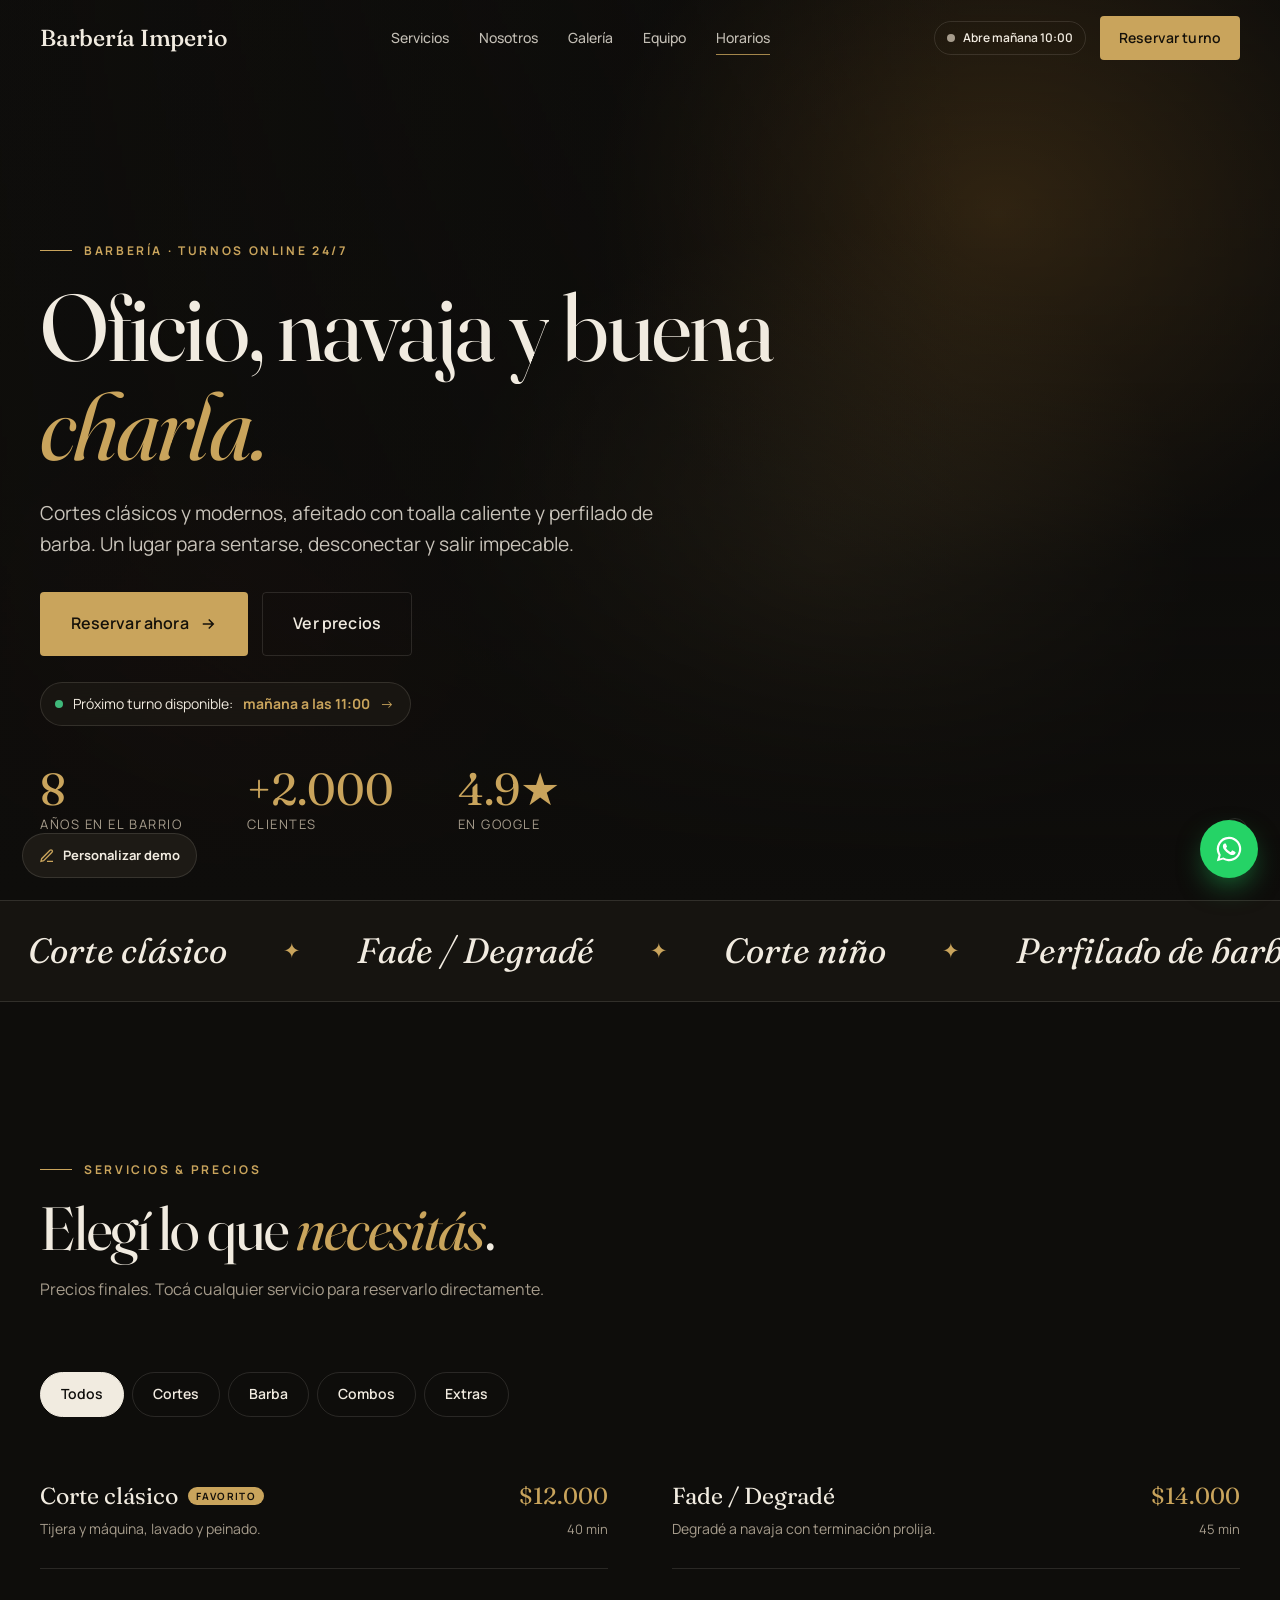
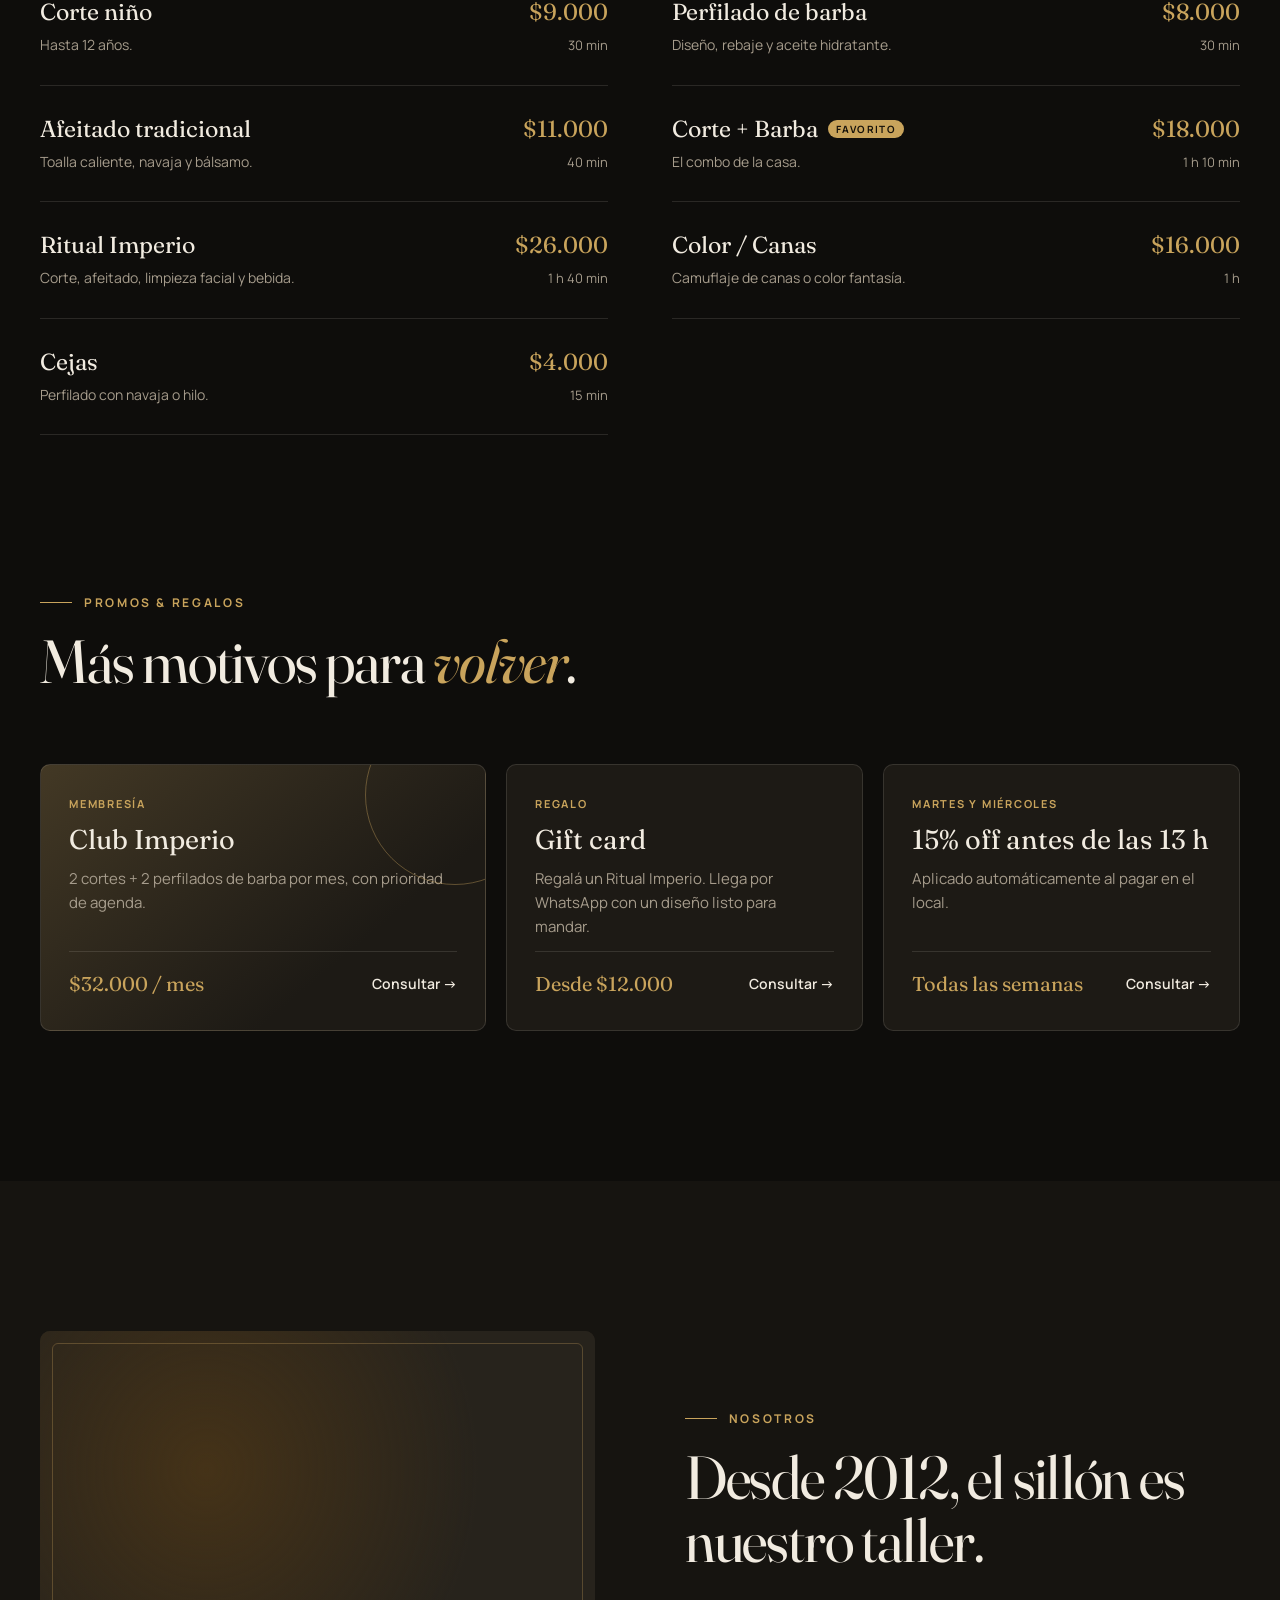
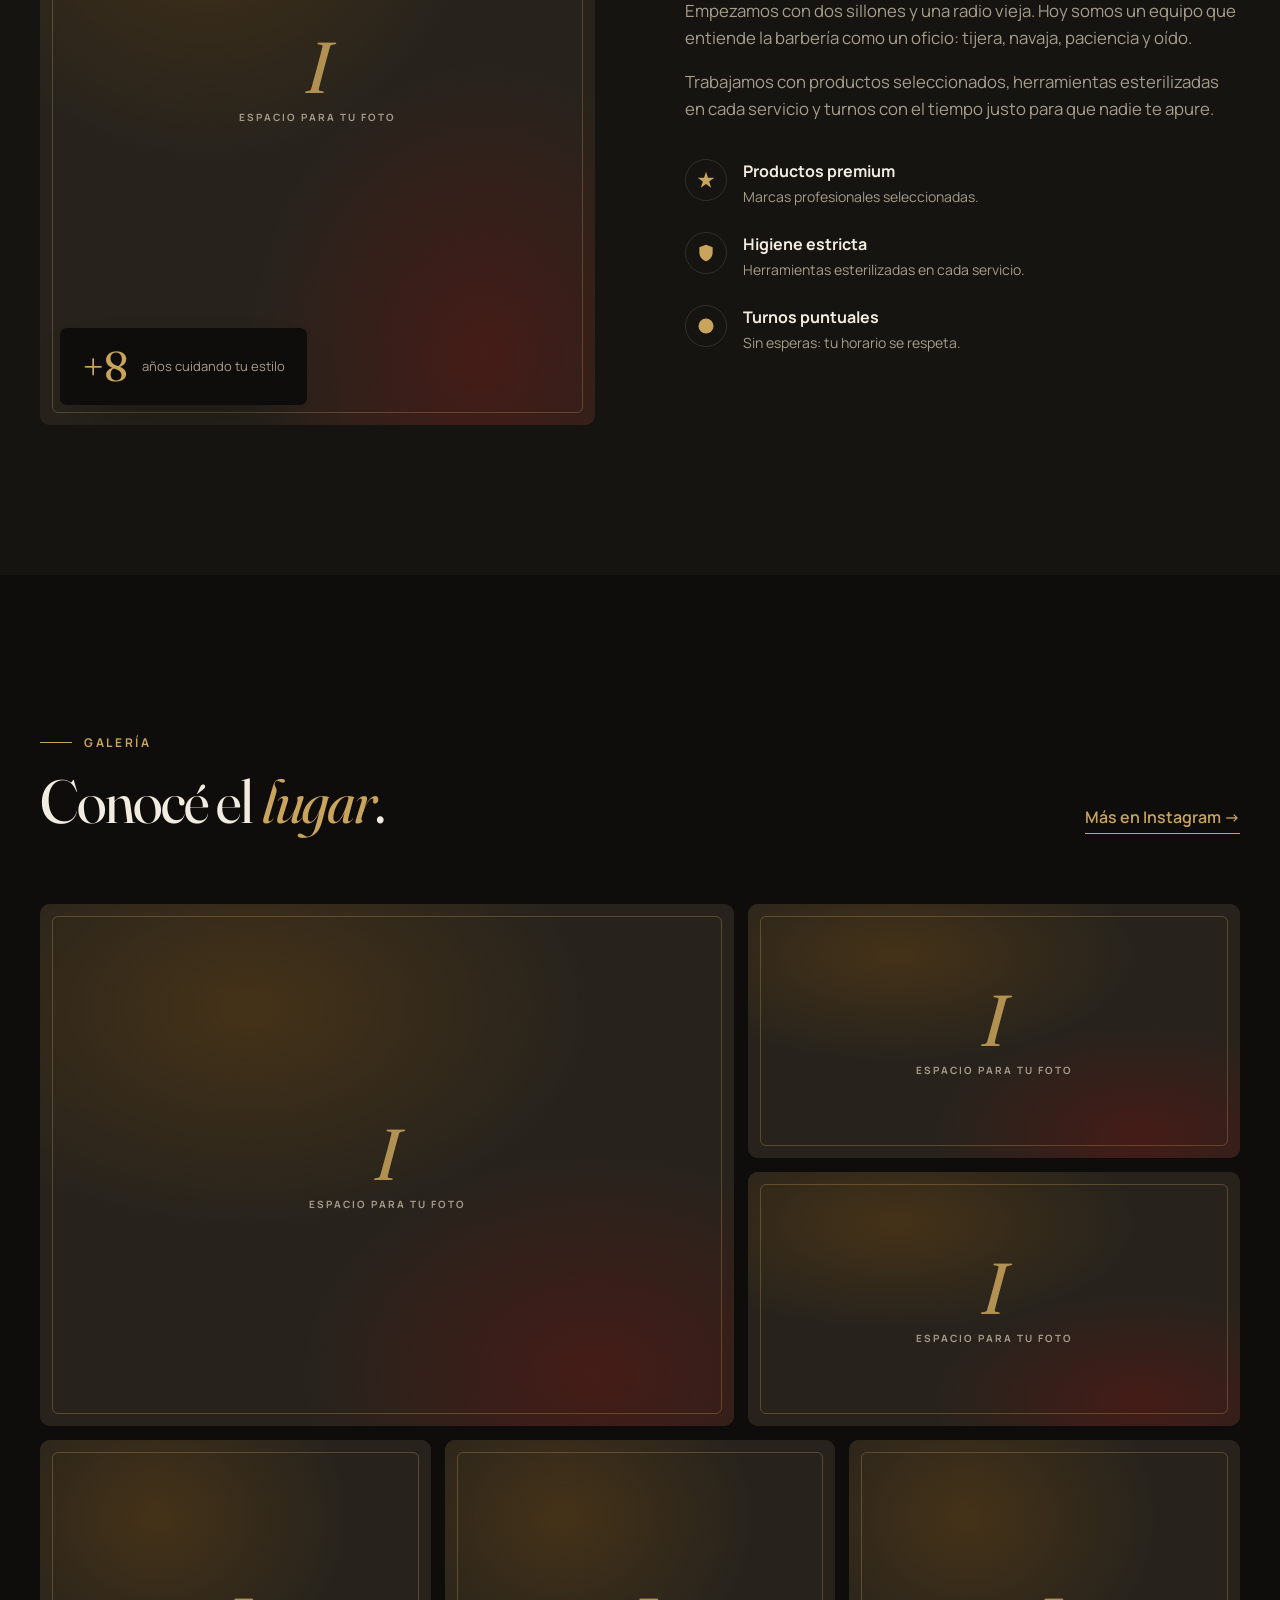
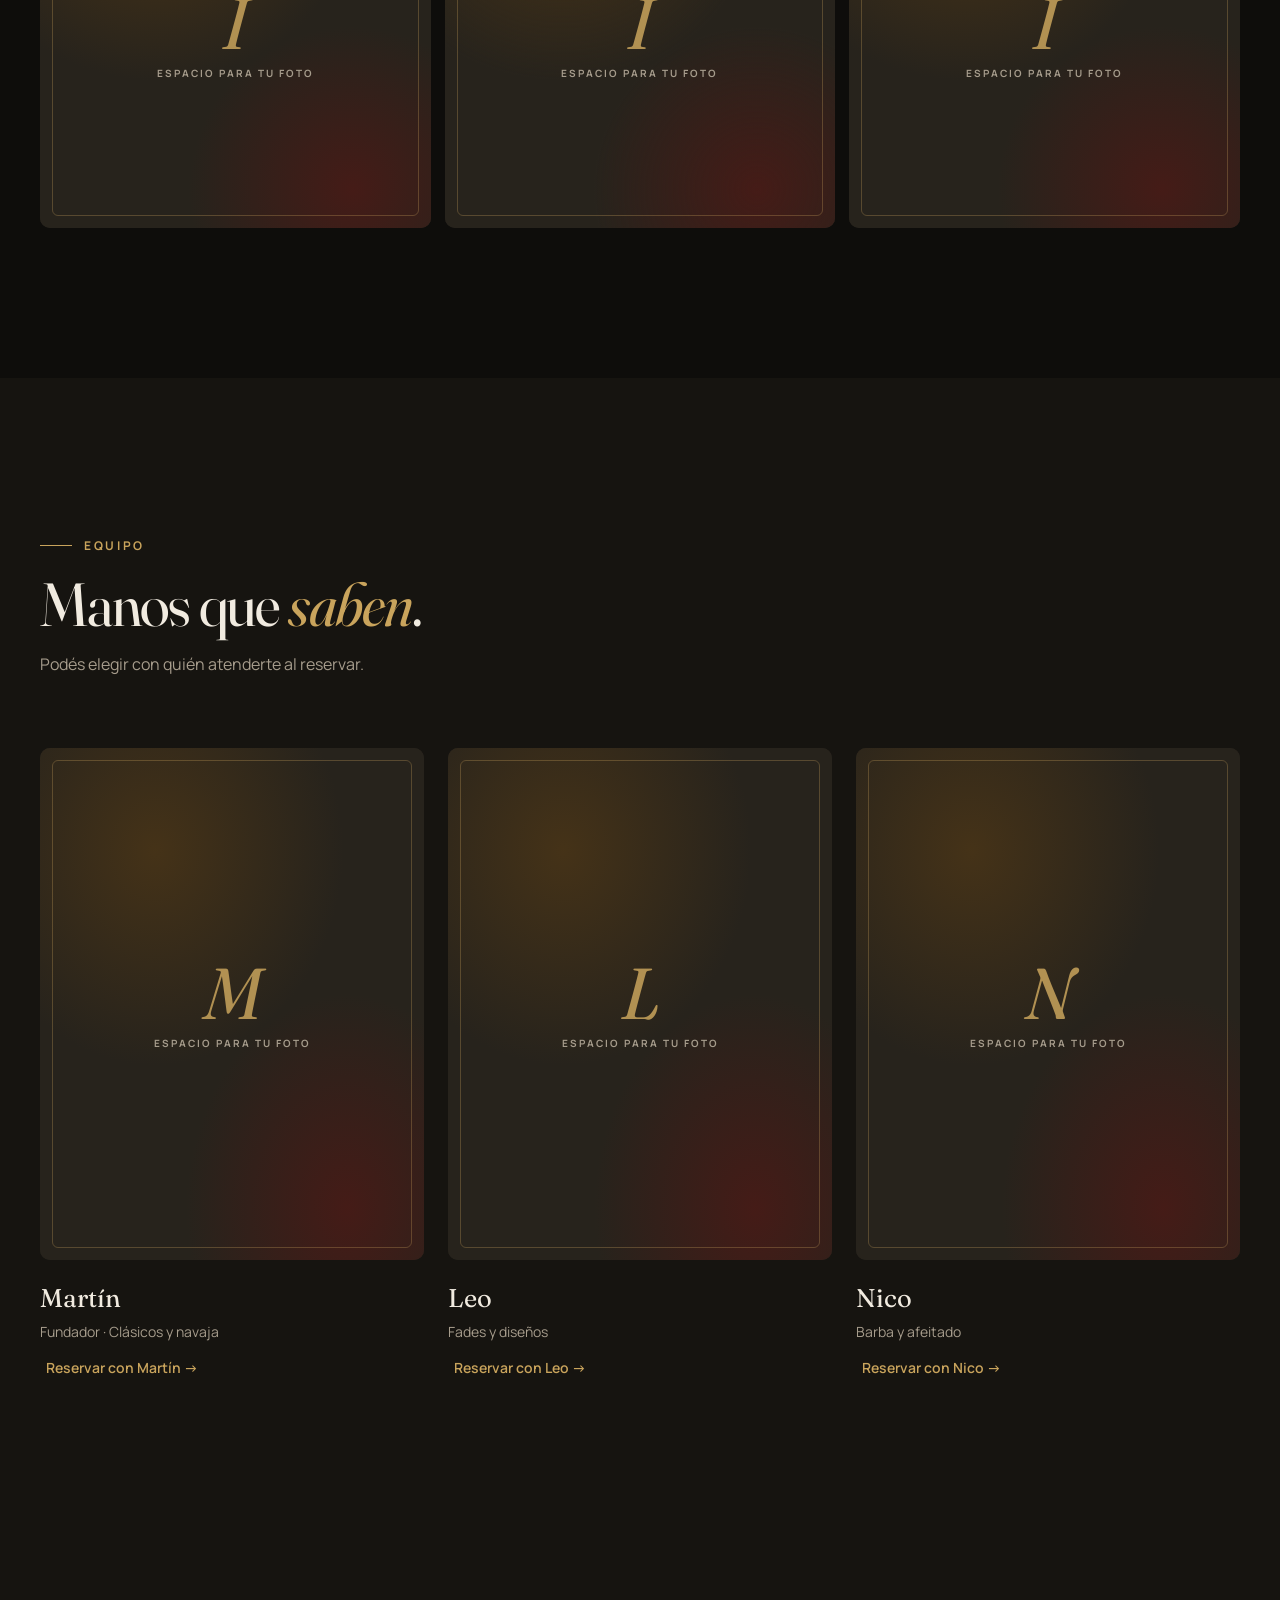
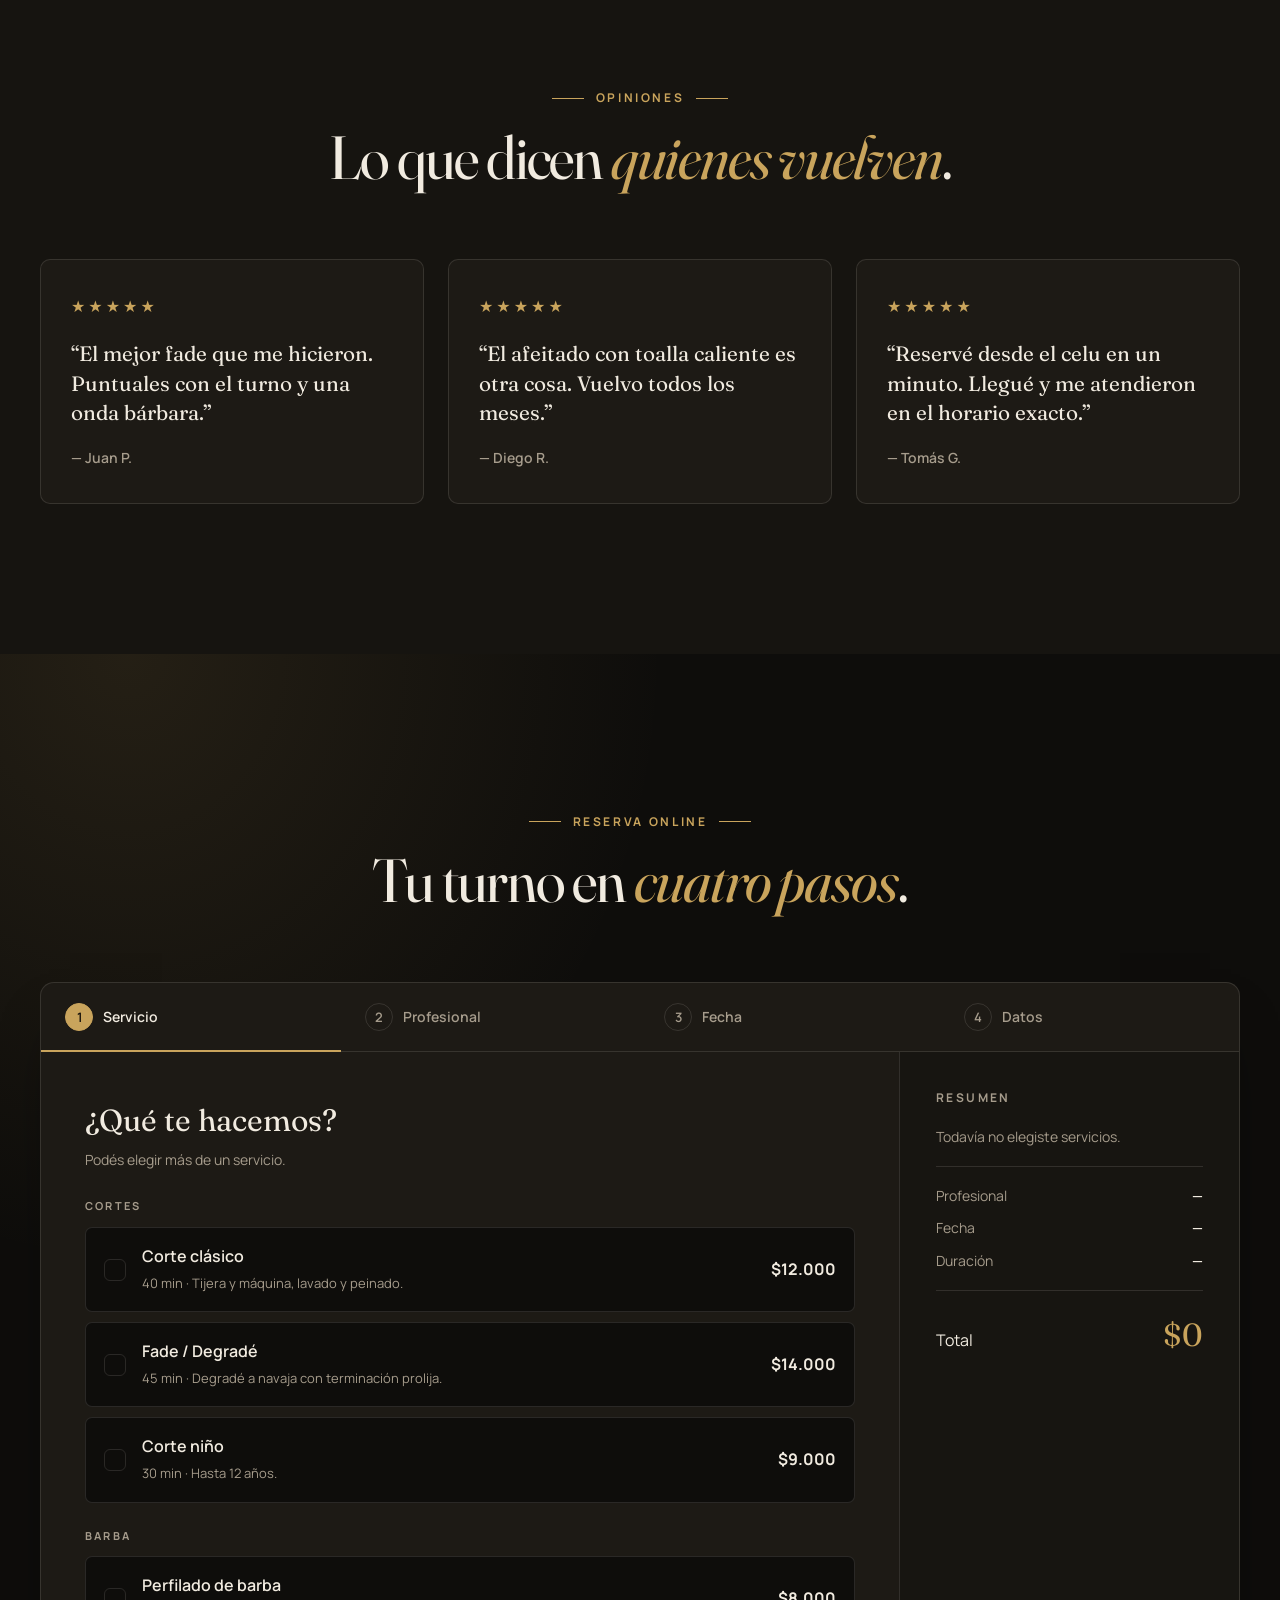
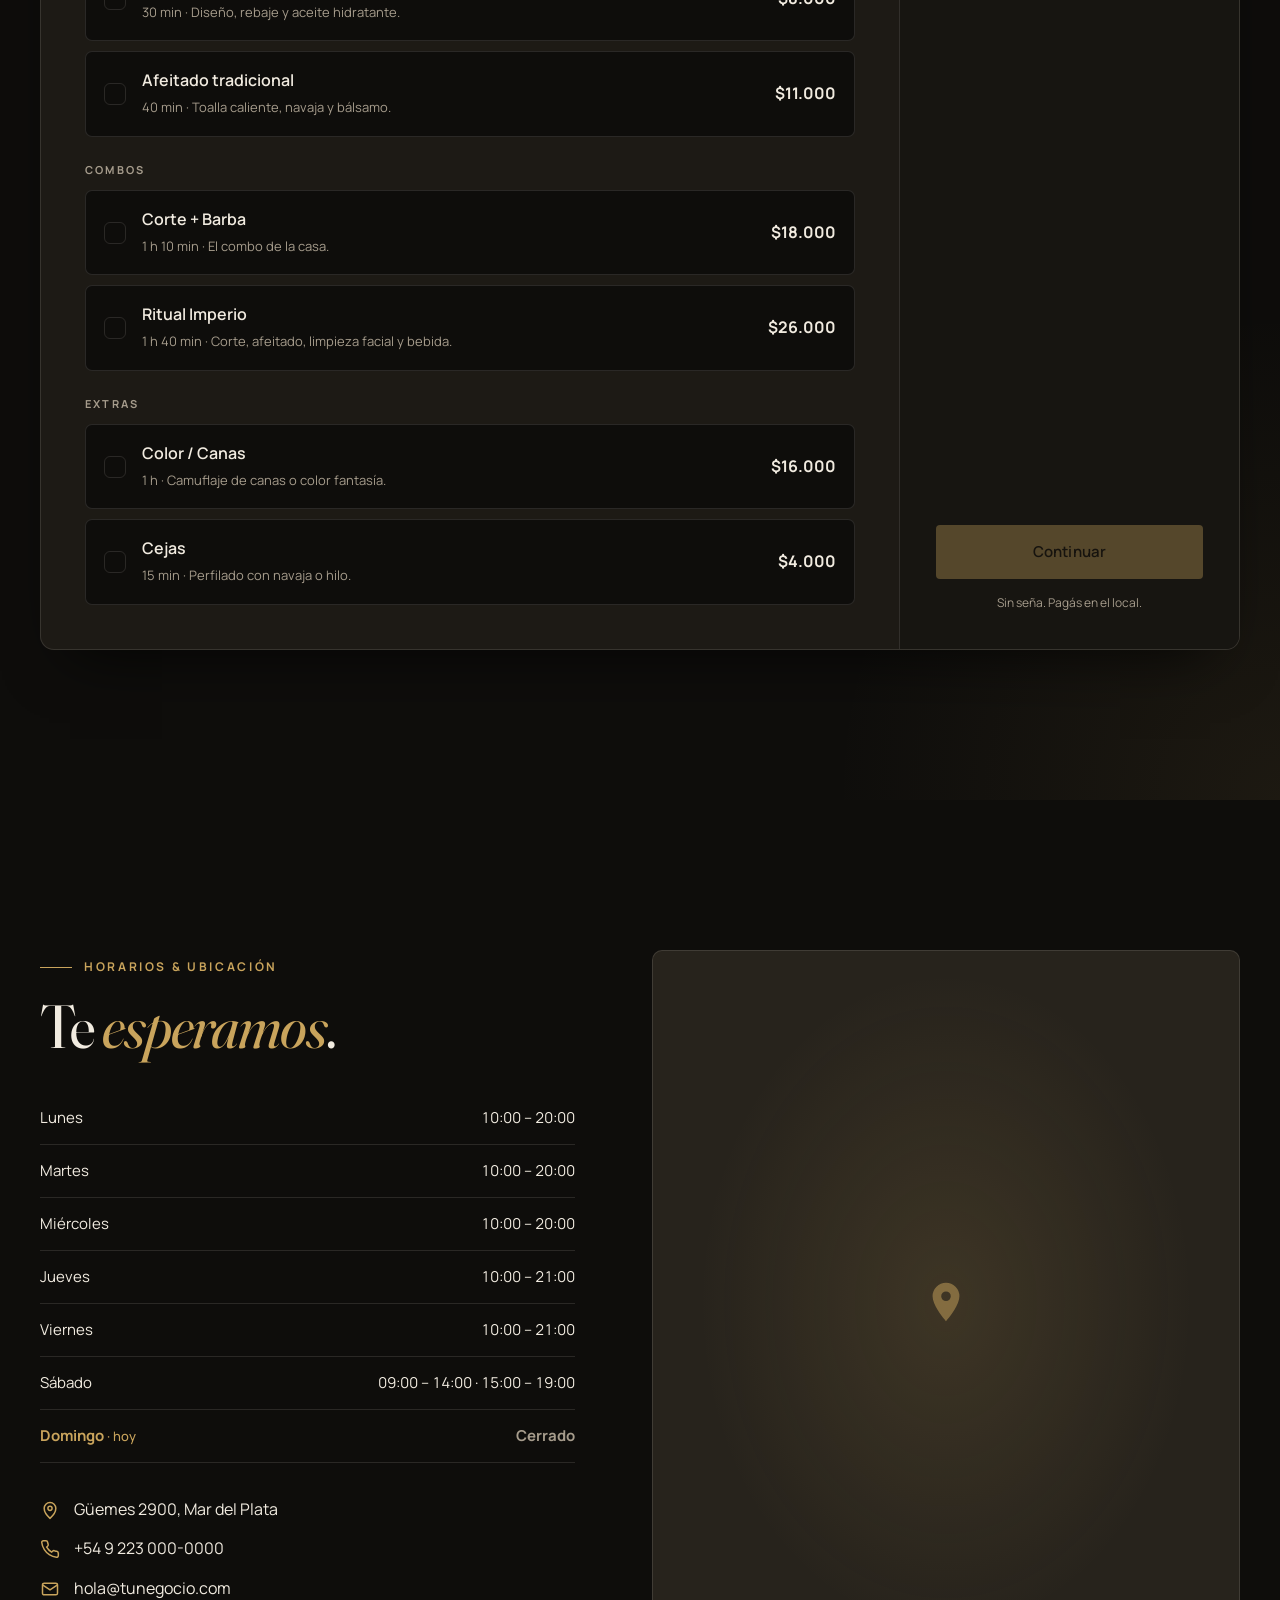
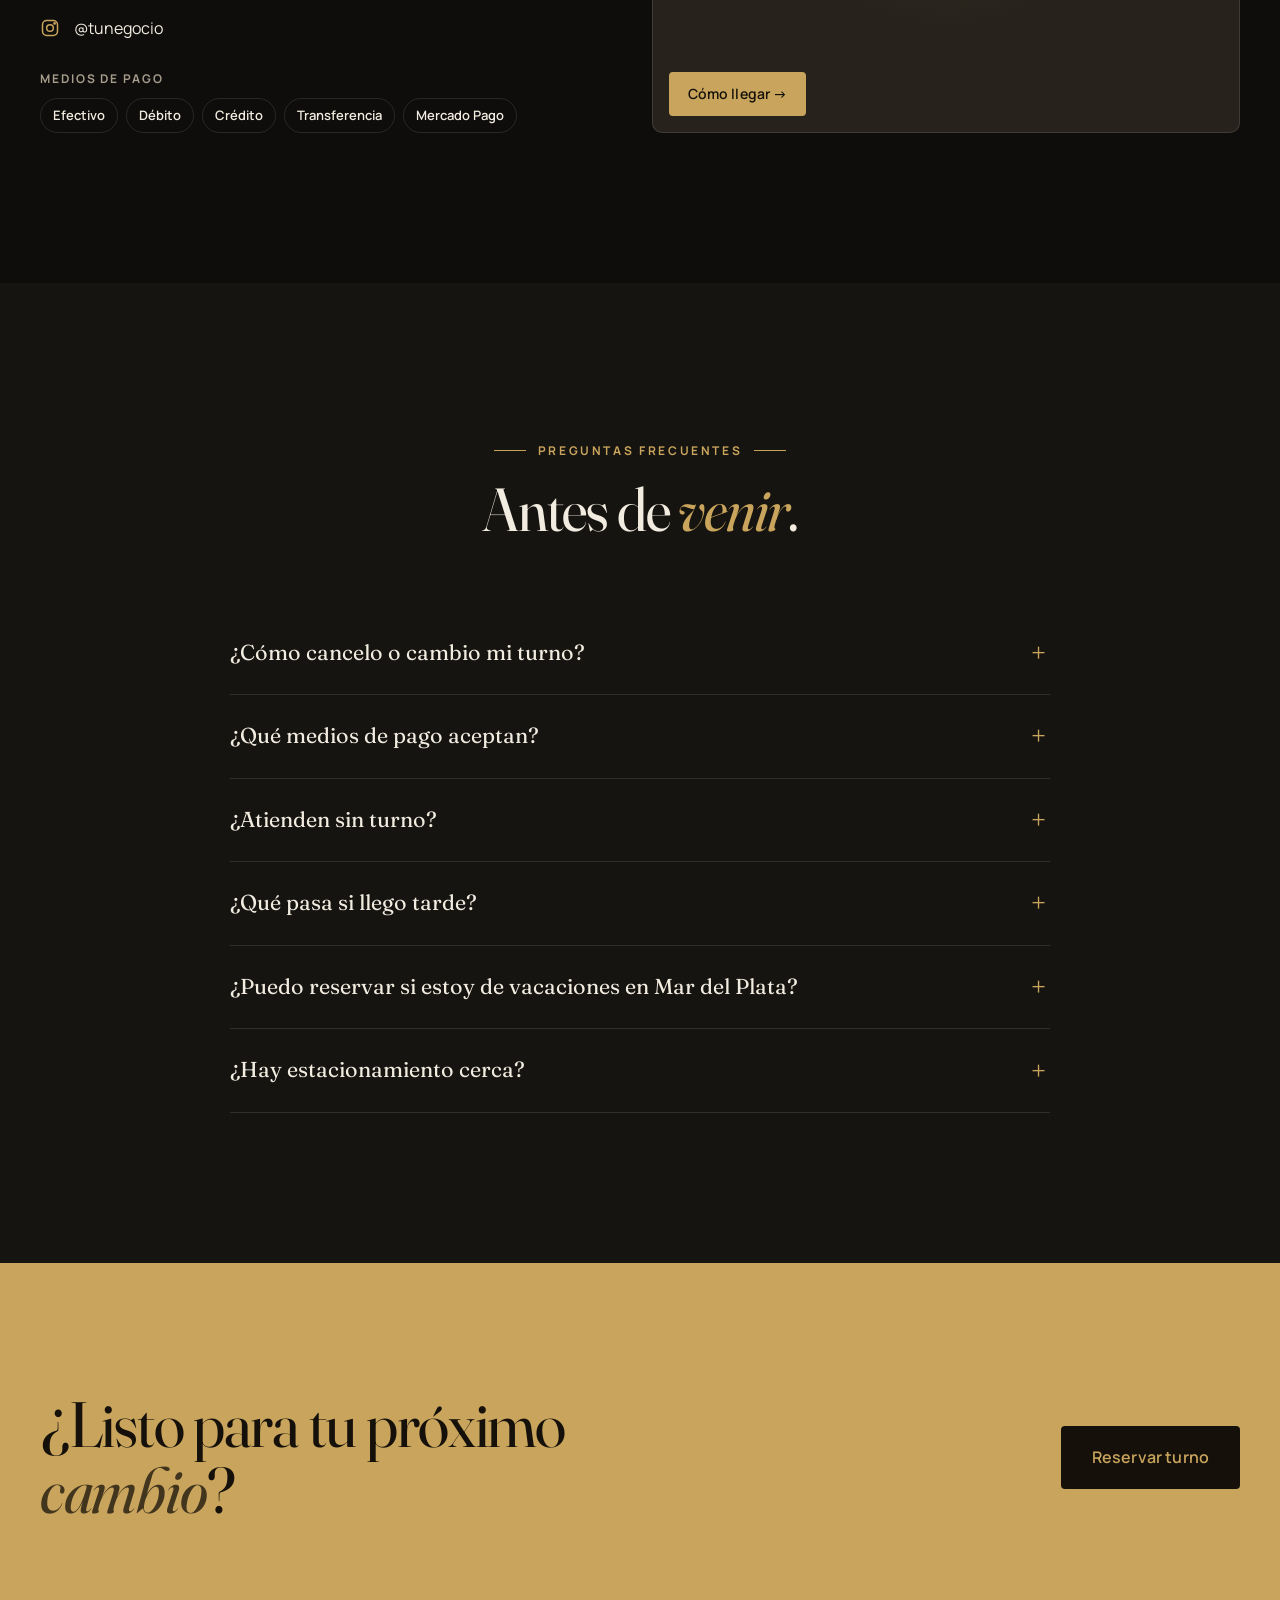
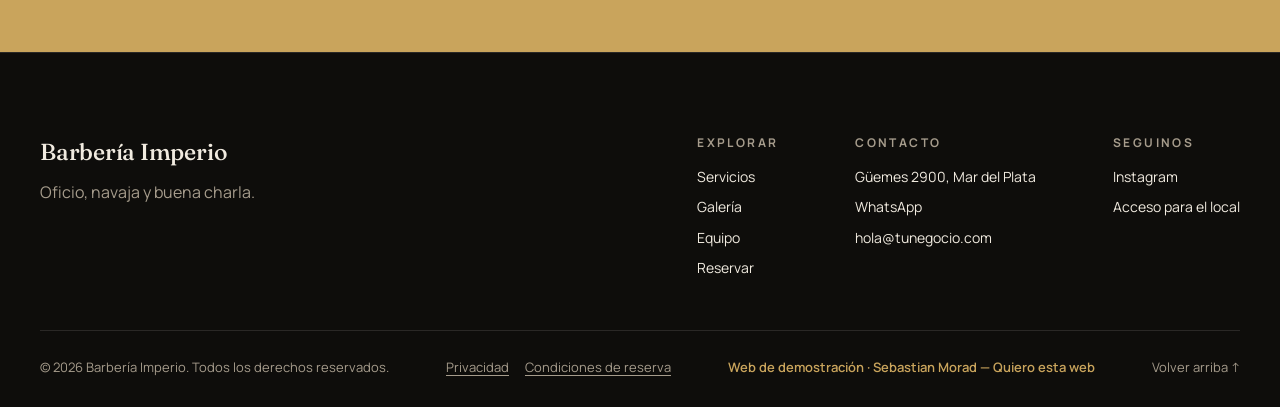
==== index.html @ ea00f74c "Plan único a US$ 90 por mes Co-Authored-By: Claude Opus 5.5 <noreply@anthropic.com> Claude-Session: " ====
<!doctype html>
<html lang="es">
<head>
  <meta charset="utf-8">
  <meta name="viewport" content="width=device-width, initial-scale=1, viewport-fit=cover">
  <!-- OG:START (generado por tools/rubros.py, no editar a mano) -->
  <title>Así se vería la web de tu barbería</title>
  <meta name="description" content="Demo en vivo: turnos online 24/7, seña, agenda del equipo y recordatorios por WhatsApp. Tocá y probá reservar un corte.">
  <link rel="canonical" href="https://turnos-mdp.netlify.app/">
  <meta property="og:type" content="website">
  <meta property="og:locale" content="es_AR">
  <meta property="og:site_name" content="Sebastian Morad">
  <meta property="og:title" content="Así se vería la web de tu barbería">
  <meta property="og:description" content="Demo en vivo: turnos online 24/7, seña, agenda del equipo y recordatorios por WhatsApp. Tocá y probá reservar un corte.">
  <meta property="og:url" content="https://turnos-mdp.netlify.app/">
  <meta property="og:image" content="https://turnos-mdp.netlify.app/assets/og/barberia.jpg?v=4">
  <meta property="og:image:secure_url" content="https://turnos-mdp.netlify.app/assets/og/barberia.jpg?v=4">
  <meta property="og:image:type" content="image/jpeg">
  <meta property="og:image:width" content="1200">
  <meta property="og:image:height" content="630">
  <meta property="og:image:alt" content="Demo de web con turnos online para barberías">
  <meta name="twitter:card" content="summary_large_image">
  <meta name="twitter:title" content="Así se vería la web de tu barbería">
  <meta name="twitter:description" content="Demo en vivo: turnos online 24/7, seña, agenda del equipo y recordatorios por WhatsApp. Tocá y probá reservar un corte.">
  <meta name="twitter:image" content="https://turnos-mdp.netlify.app/assets/og/barberia.jpg?v=4">
  <!-- OG:END -->
  <meta name="theme-color" content="#0f0e0c">
  <link rel="icon" href="data:image/svg+xml,%3Csvg xmlns='http://www.w3.org/2000/svg' viewBox='0 0 64 64'%3E%3Crect width='64' height='64' rx='14' fill='%23c8a35b'/%3E%3Cpath d='M20 44 44 20M20 20l24 24' stroke='%230f0e0c' stroke-width='5' stroke-linecap='round'/%3E%3C/svg%3E">
  <link rel="preconnect" href="https://fonts.googleapis.com">
  <link rel="preconnect" href="https://fonts.gstatic.com" crossorigin>
  <link rel="stylesheet" href="css/styles.css?v=2026100601">
  <!-- La configuración se carga primero para aplicar el tema antes de pintar -->
  <script src="js/config.js?v=2026100601"></script>
  <script src="js/store.js?v=2026100601"></script>
  <script src="js/theme.js?v=2026100601"></script>
  <script src="js/main.js?v=2026100601" defer></script>
</head>
<body>
  <a class="skip" href="#reservar">Ir a reservar</a>

  <!-- ============ NAV ============ -->
  <header class="nav" id="nav">
    <div class="nav__inner container">
      <a href="#inicio" class="brand" data-bind="nombre">Tu Negocio</a>
      <nav class="nav__links" aria-label="Principal">
        <a href="#servicios">Servicios</a>
        <a href="#nosotros">Nosotros</a>
        <a href="#galeria">Galería</a>
        <a href="#equipo">Equipo</a>
        <a href="#horarios">Horarios</a>
      </nav>
      <div class="nav__actions">
        <span class="status-pill" id="statusPill" hidden><i></i><span></span></span>
        <a href="#reservar" class="btn btn--primary btn--sm">Reservar turno</a>
        <button class="nav__burger" id="burger" aria-label="Abrir menú" aria-expanded="false"><span></span><span></span></button>
      </div>
    </div>
    <div class="nav__mobile" id="mobileMenu">
      <a href="#servicios">Servicios</a>
      <a href="#nosotros">Nosotros</a>
      <a href="#galeria">Galería</a>
      <a href="#equipo">Equipo</a>
      <a href="#horarios">Horarios</a>
      <a href="#reservar" class="btn btn--primary">Reservar turno</a>
    </div>
  </header>

  <main>
    <!-- ============ HERO ============ -->
    <section class="hero" id="inicio">
      <div class="hero__media"><img id="heroImg" alt="" fetchpriority="high"></div>
      <div class="hero__veil"></div>
      <div class="container hero__content">
        <p class="eyebrow hero__eyebrow"><span class="line"></span><span data-bind="kicker">Turnos online · 24/7</span></p>
        <h1 class="hero__title" id="heroTitle">Reservá tu turno</h1>
        <p class="hero__lead" data-bind="descripcion"></p>
        <div class="hero__cta">
          <a href="#reservar" class="btn btn--primary btn--lg">Reservar ahora <svg viewBox="0 0 24 24" aria-hidden="true"><path d="M5 12h14M13 6l6 6-6 6"/></svg></a>
          <a href="#servicios" class="btn btn--ghost btn--lg">Ver precios</a>
        </div>
        <a href="#reservar" class="next-slot" id="nextSlot" hidden><i></i><span class="next-slot__l">Próximo turno disponible:</span><span class="next-slot__s">Próximo turno:</span> <strong></strong><span aria-hidden="true">→</span></a>
        <ul class="hero__stats" id="heroStats"></ul>
      </div>
      <a href="#marquee" class="hero__scroll" aria-label="Seguir bajando"><span></span></a>
    </section>

    <div class="marquee" id="marquee" aria-hidden="true"><div class="marquee__track" id="marqueeTrack"></div></div>

    <!-- ============ SERVICIOS ============ -->
    <section class="section" id="servicios">
      <div class="container">
        <header class="section__head reveal">
          <p class="eyebrow"><span class="line"></span>Servicios &amp; precios</p>
          <h2 class="section__title">Elegí lo que <em>necesitás</em>.</h2>
          <p class="section__sub">Precios finales. Tocá cualquier servicio para reservarlo directamente.</p>
        </header>
        <div class="tabs reveal" id="serviceTabs" role="tablist"></div>
        <div class="price-list" id="priceList"></div>
      </div>
    </section>

    <!-- ============ PROMOS ============ -->
    <section class="section section--tight" id="promos">
      <div class="container">
        <header class="section__head section__head--row reveal">
          <div>
            <p class="eyebrow"><span class="line"></span>Promos &amp; regalos</p>
            <h2 class="section__title">Más motivos para <em>volver</em>.</h2>
          </div>
        </header>
        <div class="promos" id="promoGrid"></div>
      </div>
    </section>

    <!-- ============ NOSOTROS ============ -->
    <section class="section section--alt" id="nosotros">
      <div class="container about">
        <figure class="about__media reveal"><img id="aboutImg" alt="" loading="lazy"><figcaption class="about__badge"><strong data-bind="anio">+10</strong><span>años cuidando tu estilo</span></figcaption></figure>
        <div class="about__text">
          <p class="eyebrow reveal"><span class="line"></span>Nosotros</p>
          <h2 class="section__title reveal" data-bind="nosotrosTitulo"></h2>
          <div id="aboutParas" class="reveal"></div>
          <ul class="features reveal">
            <li><svg viewBox="0 0 24 24"><path d="M12 2l2.4 7.4H22l-6.2 4.5 2.4 7.4L12 16.8 5.8 21.3l2.4-7.4L2 9.4h7.6z"/></svg><div><strong>Productos premium</strong><span>Marcas profesionales seleccionadas.</span></div></li>
            <li><svg viewBox="0 0 24 24"><path d="M12 2 4 5v6c0 5 3.4 9.6 8 11 4.6-1.4 8-6 8-11V5z"/></svg><div><strong>Higiene estricta</strong><span>Herramientas esterilizadas en cada servicio.</span></div></li>
            <li><svg viewBox="0 0 24 24"><circle cx="12" cy="12" r="9"/><path d="M12 7v5l3 2" fill="none" stroke="currentColor" stroke-width="2"/></svg><div><strong>Turnos puntuales</strong><span>Sin esperas: tu horario se respeta.</span></div></li>
          </ul>
        </div>
      </div>
    </section>

    <!-- ============ GALERÍA ============ -->
    <section class="section" id="galeria">
      <div class="container">
        <header class="section__head section__head--row reveal">
          <div>
            <p class="eyebrow"><span class="line"></span>Galería</p>
            <h2 class="section__title">Conocé el <em>lugar</em>.</h2>
          </div>
          <a class="link-arrow" id="igLink" target="_blank" rel="noopener">Más en Instagram →</a>
        </header>
        <div class="gallery" id="gallery"></div>
      </div>
    </section>

    <!-- ============ EQUIPO ============ -->
    <section class="section section--alt" id="equipo">
      <div class="container">
        <header class="section__head reveal">
          <p class="eyebrow"><span class="line"></span>Equipo</p>
          <h2 class="section__title">Manos que <em>saben</em>.</h2>
          <p class="section__sub">Podés elegir con quién atenderte al reservar.</p>
        </header>
        <div class="team" id="team"></div>
      </div>
    </section>

    <!-- ============ TESTIMONIOS ============ -->
    <section class="section section--alt" id="opiniones">
      <div class="container">
        <header class="section__head section__head--center reveal">
          <p class="eyebrow"><span class="line"></span>Opiniones<span class="line"></span></p>
          <h2 class="section__title">Lo que dicen <em>quienes vuelven</em>.</h2>
        </header>
        <div class="quotes" id="quotes"></div>
      </div>
    </section>

    <!-- ============ RESERVA ============ -->
    <section class="section booking-section" id="reservar">
      <div class="container">
        <header class="section__head section__head--center reveal">
          <p class="eyebrow"><span class="line"></span>Reserva online<span class="line"></span></p>
          <h2 class="section__title">Tu turno en <em>cuatro pasos</em>.</h2>
        </header>

        <div class="booking reveal" id="booking">
          <ol class="steps" id="steps">
            <li class="is-active"><span>1</span><b>Servicio</b></li>
            <li><span>2</span><b>Profesional</b></li>
            <li><span>3</span><b>Fecha</b></li>
            <li><span>4</span><b>Datos</b></li>
          </ol>

          <div class="booking__body">
            <div class="booking__main">
              <!-- Paso 1 -->
              <div class="pane is-active" data-pane="1">
                <h3 class="pane__title">¿Qué te hacemos?</h3>
                <p class="pane__hint">Podés elegir más de un servicio.</p>
                <div class="svc-pick" id="svcPick"></div>
              </div>
              <!-- Paso 2 -->
              <div class="pane" data-pane="2">
                <h3 class="pane__title">¿Con quién?</h3>
                <p class="pane__hint">Mostramos quienes realizan todos los servicios elegidos.</p>
                <div class="pro-pick" id="proPick"></div>
              </div>
              <!-- Paso 3 -->
              <div class="pane" data-pane="3">
                <h3 class="pane__title">Elegí día y horario</h3>
                <div class="datetime">
                  <div class="calendar" id="calendar"></div>
                  <div class="slots">
                    <p class="slots__label" id="slotsLabel">Elegí un día</p>
                    <div class="slots__grid" id="slots"></div>
                  </div>
                </div>
              </div>
              <!-- Paso 4 -->
              <div class="pane" data-pane="4">
                <h3 class="pane__title">Tus datos</h3>
                <form class="form" id="bookingForm" novalidate>
                  <label class="field"><span>Nombre y apellido *</span><input name="nombre" autocomplete="name" required minlength="3" placeholder="Ej: Juan Pérez"></label>
                  <label class="field"><span>WhatsApp / Teléfono *</span><input name="telefono" type="tel" autocomplete="tel" required placeholder="Ej: 11 2345 6789"></label>
                  <label class="field"><span>Email (opcional)</span><input name="email" type="email" autocomplete="email" placeholder="tu@email.com"></label>
                  <label class="field field--full"><span>¿Algo que debamos saber? (opcional)</span><textarea name="nota" rows="3" placeholder="Referencias, alergias, foto de inspiración por WhatsApp…"></textarea></label>
                  <label class="check field--full"><input type="checkbox" name="recordatorio" checked><span>Quiero recibir recordatorio por WhatsApp</span></label>
                  <p class="terms field--full">Al confirmar aceptás las <a href="#" data-legal="condiciones">condiciones de reserva</a> y la <a href="#" data-legal="privacidad">política de privacidad</a>.</p>
                </form>
              </div>
              <!-- Éxito -->
              <div class="pane pane--success" data-pane="5">
                <div class="success">
                  <div class="success__icon"><svg viewBox="0 0 52 52"><circle cx="26" cy="26" r="24"/><path d="M15 27l7 7 15-16"/></svg></div>
                  <h3 class="pane__title">¡Turno reservado!</h3>
                  <p class="pane__hint" id="successText"></p>
                  <div class="success__code">Código: <strong id="successCode"></strong></div>
                  <div class="sena-box" id="successSena" hidden>
                    <p class="sena-box__title">Para confirmar, aboná la seña de <strong id="senaMonto"></strong></p>
                    <div class="sena-box__alias"><span>Alias</span><strong id="senaAlias"></strong><button type="button" id="senaCopy">Copiar</button></div>
                    <p class="sena-box__note">Titular: <span id="senaTitular"></span>. Mandá el comprobante por WhatsApp. El resto se abona en el local.</p>
                    <a class="btn btn--primary" id="senaPagar" target="_blank" rel="noopener" hidden>Pagar con Mercado Pago</a>
                  </div>
                  <div class="success__actions">
                    <a class="btn btn--primary" id="waConfirm" target="_blank" rel="noopener">Confirmar por WhatsApp</a>
                    <a class="btn btn--ghost" id="gcalLink" target="_blank" rel="noopener">Agregar a Google Calendar</a>
                    <button class="btn btn--ghost" id="icsBtn" type="button">Descargar .ics</button>
                  </div>
                  <button class="link-arrow" id="newBooking" type="button">Reservar otro turno</button>
                </div>
              </div>
            </div>

            <aside class="summary" id="summary">
              <h4>Resumen</h4>
              <ul class="summary__list" id="summaryList"><li class="muted">Todavía no elegiste servicios.</li></ul>
              <dl class="summary__meta">
                <div><dt>Profesional</dt><dd id="sumPro">—</dd></div>
                <div><dt>Fecha</dt><dd id="sumDate">—</dd></div>
                <div><dt>Duración</dt><dd id="sumDur">—</dd></div>
              </dl>
              <div class="summary__total"><span>Total</span><strong id="sumTotal">$0</strong></div>
              <div class="summary__sena" id="sumSena" hidden><span>Seña para reservar</span><strong></strong></div>
              <div class="summary__nav">
                <button class="btn btn--ghost" id="prevBtn" type="button" hidden>Atrás</button>
                <button class="btn btn--primary" id="nextBtn" type="button" disabled>Continuar</button>
              </div>
              <p class="summary__note" id="sumNote">Pagás el resto en el local.</p>
            </aside>
          </div>
        </div>

        <details class="my-bookings reveal" id="myBookings" hidden>
          <summary>Mis turnos en este dispositivo</summary>
          <ul id="myBookingsList"></ul>
        </details>
      </div>
    </section>

    <!-- ============ HORARIOS + UBICACIÓN ============ -->
    <section class="section" id="horarios">
      <div class="container visit">
        <div class="visit__info reveal">
          <p class="eyebrow"><span class="line"></span>Horarios &amp; ubicación</p>
          <h2 class="section__title">Te <em>esperamos</em>.</h2>
          <table class="hours" id="hoursTable"></table>
          <ul class="contact" id="contactList"></ul>
          <div class="pay"><span>Medios de pago</span><ul class="pay-list"></ul></div>
        </div>
        <div class="visit__map reveal"><iframe id="mapFrame" title="Mapa de ubicación" loading="lazy" referrerpolicy="no-referrer-when-downgrade"></iframe><a class="btn btn--primary btn--sm map-go" id="mapGo" target="_blank" rel="noopener">Cómo llegar →</a></div>
      </div>
    </section>

    <!-- ============ FAQ ============ -->
    <section class="section section--alt" id="faq">
      <div class="container container--narrow">
        <header class="section__head section__head--center reveal">
          <p class="eyebrow"><span class="line"></span>Preguntas frecuentes<span class="line"></span></p>
          <h2 class="section__title">Antes de <em>venir</em>.</h2>
        </header>
        <div class="faq reveal" id="faqList"></div>
      </div>
    </section>

    <!-- ============ CTA FINAL ============ -->
    <section class="cta-band">
      <div class="container cta-band__inner reveal">
        <h2>¿Listo para tu próximo <em>cambio</em>?</h2>
        <a href="#reservar" class="btn btn--primary btn--lg">Reservar turno</a>
      </div>
    </section>
  </main>

  <footer class="footer">
    <div class="container footer__inner">
      <div>
        <a href="#inicio" class="brand" data-bind="nombre"></a>
        <p class="footer__tag" data-bind="eslogan"></p>
      </div>
      <div class="footer__cols" id="footerCols"></div>
    </div>
    <div class="container footer__bottom"><span>© <span id="year"></span> <span data-bind="nombre"></span>. Todos los derechos reservados.</span><span class="footer__legal"><a href="#" data-legal="privacidad">Privacidad</a><a href="#" data-legal="condiciones">Condiciones de reserva</a></span><a class="seller" id="sellerCredit" target="_blank" rel="noopener" hidden></a><a href="#inicio">Volver arriba ↑</a></div>
  </footer>

  <!-- Barra fija móvil -->
  <div class="mobile-cta"><a href="#reservar" class="btn btn--primary">Reservar turno</a></div>
  <!-- WhatsApp flotante -->
  <a class="wa-float" id="waFloat" target="_blank" rel="noopener" aria-label="Escribinos por WhatsApp"><svg viewBox="0 0 32 32"><path d="M16 3a13 13 0 0 0-11.2 19.6L3 29l6.6-1.7A13 13 0 1 0 16 3zm0 23.7a10.7 10.7 0 0 1-5.5-1.5l-.4-.2-3.9 1 1-3.8-.2-.4A10.7 10.7 0 1 1 16 26.7zm5.9-8c-.3-.2-1.9-1-2.2-1s-.5-.2-.7.2-.8 1-1 1.2-.4.2-.7 0a8.8 8.8 0 0 1-4.4-3.8c-.3-.6.3-.5.9-1.7a.6.6 0 0 0 0-.6l-1-2.4c-.3-.6-.5-.5-.7-.5h-.6a1.2 1.2 0 0 0-.9.4 3.7 3.7 0 0 0-1.1 2.7 6.4 6.4 0 0 0 1.3 3.4 14.7 14.7 0 0 0 5.7 5c2.1.9 2.9 1 4 .8a3.4 3.4 0 0 0 2.2-1.6 2.8 2.8 0 0 0 .2-1.6c-.1-.1-.3-.2-.6-.4z"/></svg></a>

  <!-- Selector de demo -->
  <div class="demo" id="demoPanel" hidden>
    <button class="demo__toggle" id="demoToggle" type="button" aria-expanded="false" aria-controls="demoForm">
      <svg viewBox="0 0 24 24" aria-hidden="true"><path d="M12 20h9M16.5 3.5a2.1 2.1 0 0 1 3 3L7 19l-4 1 1-4z"/></svg>
      <span>Personalizar demo</span>
    </button>
    <form class="demo__form" id="demoForm" autocomplete="off">
      <div class="demo__head"><strong>Maqueta para un local</strong><button type="button" class="demo__x" id="demoClose" aria-label="Cerrar">×</button></div>
      <div class="demo__modes" role="group" aria-label="Estilo">
        <button type="button" data-mode="barberia">Barbería</button>
        <button type="button" data-mode="salon">Salón</button>
        <button type="button" data-mode="spa">Spa / Estética</button>
        <button type="button" data-mode="unas">Nail bar</button>
      </div>
      <label class="demo__field"><span>Nombre del local</span><input name="nombre" maxlength="60" placeholder="Ej: Barbería Don Carlos"></label>
      <label class="demo__field"><span>Frase principal</span><input name="eslogan" maxlength="80" placeholder="Ej: Cortes con estilo propio."></label>
      <div class="demo__row">
        <label class="demo__field demo__field--color"><span>Color</span><input name="color" type="color"></label>
        <label class="demo__field"><span>WhatsApp del local</span><input name="wa" inputmode="numeric" placeholder="5491122334455"></label>
      </div>
      <label class="demo__field"><span>Dirección</span><input name="dir" maxlength="120" placeholder="Calle 123, Ciudad"></label>
      <label class="demo__field"><span>Instagram</span><input name="ig" placeholder="@usuario"></label>
      <div class="demo__row demo__row--2">
        <label class="demo__field"><span>Ajustar precios %</span><input name="ajuste" type="number" step="5" min="-80" max="400" placeholder="Ej: 20 o -10"></label>
        <label class="demo__check"><input type="checkbox" name="sena"><span>Pedir seña</span></label>
      </div>
      <div class="demo__actions">
        <button type="submit" class="btn btn--primary btn--sm">Aplicar</button>
        <button type="button" class="btn btn--ghost btn--sm" id="demoReset">Restablecer</button>
      </div>
      <button type="button" class="btn btn--ghost btn--sm demo__copy" id="demoCopy">Copiar link para el cliente</button>
      <p class="demo__note">El link que copiás abre la web ya personalizada y sin este panel.</p>
      <div class="demo__links"><a id="demoAdmin">Ver panel del dueño →</a><a id="demoVender" target="_blank" rel="noopener">Mi página de ventas →</a></div>
    </form>
  </div>

  <!-- Lightbox -->
  <div class="lightbox" id="lightbox" hidden>
    <button class="lightbox__close" aria-label="Cerrar">×</button>
    <button class="lightbox__nav lightbox__nav--prev" aria-label="Anterior">‹</button>
    <img alt="">
    <button class="lightbox__nav lightbox__nav--next" aria-label="Siguiente">›</button>
  </div>

  <dialog class="legal" id="legal" aria-labelledby="legalTitle">
    <div class="legal__card">
      <header><h2 id="legalTitle"></h2><button type="button" data-close-legal aria-label="Cerrar">×</button></header>
      <div class="legal__body" id="legalBody"></div>
      <button type="button" class="btn btn--primary btn--sm" data-close-legal>Entendido</button>
    </div>
  </dialog>

  <div class="toast" id="toast" role="status" aria-live="polite"></div>

  <noscript><p style="padding:2rem;text-align:center">Activá JavaScript para reservar online, o escribinos por WhatsApp.</p></noscript>
</body>
</html>
---- css/styles.css ----
/* =====================================================================
   ESTILOS — 4 temas: barberia, salon, spa, unas ([data-theme] en <html>)
   Cada tema define su paleta, tipografía y forma. Los colores están
   verificados para cumplir contraste de lectura (WCAG AA).
   ===================================================================== */

/* Barbería — carbón cálido + latón: tradición, oficio, masculino premium */
:root,
[data-theme="barberia"] {
  --bg: #0e0d0b;
  --bg-alt: #161410;
  --surface: #1d1a15;
  --surface-2: #27231c;
  --text: #f1ebe0;
  --muted: #a69c8c;
  --line: rgba(241, 235, 224, .12);
  --accent: #c9a45c;
  --accent-2: #e4c991;
  --on-accent: #15110a;
  --mesh-1: #4a3517;
  --mesh-2: #4a1a16;
  --veil: linear-gradient(180deg, rgba(14,13,11,.35) 0%, rgba(14,13,11,.55) 55%, #0e0d0b 100%);
  --hero-tint: rgba(14,13,11,.25);
  --shadow: 0 30px 60px -30px rgba(0,0,0,.8);
  --radius: 4px;
  --radius-lg: 10px;
  --font-display: "Fraunces", Georgia, serif;
  --font-body: "Manrope", system-ui, -apple-system, "Segoe UI", sans-serif;
  --display-weight: 400;
  --ds: 1;
  color-scheme: dark;
}

/* Salón — marfil + baya/rosa empolvado + champagne: femenino, editorial */
[data-theme="salon"] {
  --bg: #faf6f1;
  --bg-alt: #f3e9e1;
  --surface: #ffffff;
  --surface-2: #f7eee8;
  --text: #2a1b20;
  --muted: #6f5c62;
  --line: rgba(42, 27, 32, .12);
  --accent: #9b4560;
  --accent-2: #c98a9b;
  --on-accent: #ffffff;
  --mesh-1: #f0cfd7;
  --mesh-2: #f3e1cb;
  --veil: linear-gradient(180deg, rgba(250,246,241,.1) 0%, rgba(250,246,241,.55) 55%, #faf6f1 100%);
  --hero-tint: rgba(42,27,32,.15);
  --shadow: 0 30px 60px -30px rgba(90,40,55,.35);
  --radius: 999px;
  --radius-lg: 22px;
  --font-display: "Playfair Display", Georgia, serif;
  --display-weight: 400;
  --ds: .94;
  color-scheme: light;
}

/* Spa — salvia + arena: calma, naturaleza, bienestar */
[data-theme="spa"] {
  --bg: #f1f2ec;
  --bg-alt: #e6eadf;
  --surface: #fbfcf8;
  --surface-2: #e2e7da;
  --text: #1d2822;
  --muted: #56645b;
  --line: rgba(29, 40, 34, .12);
  --accent: #4a6752;
  --accent-2: #7f9b85;
  --on-accent: #ffffff;
  --mesh-1: #cddbca;
  --mesh-2: #ebe2d1;
  --veil: linear-gradient(180deg, rgba(241,242,236,.15) 0%, rgba(241,242,236,.6) 55%, #f1f2ec 100%);
  --hero-tint: rgba(29,40,34,.12);
  --shadow: 0 30px 60px -30px rgba(31,60,40,.3);
  --radius: 14px;
  --radius-lg: 28px;
  --font-display: "Cormorant Garamond", Georgia, serif;
  --display-weight: 500;
  --ds: 1.12;
  color-scheme: light;
}

/* Nail bar — negro + nude rosado: moderno, chic, de tendencia */
[data-theme="unas"] {
  --bg: #131012;
  --bg-alt: #1b171a;
  --surface: #221c20;
  --surface-2: #2d252a;
  --text: #f7ede9;
  --muted: #b5a3a5;
  --line: rgba(247, 237, 233, .12);
  --accent: #eaa8b6;
  --accent-2: #f7cdd6;
  --on-accent: #24121a;
  --mesh-1: #4a2333;
  --mesh-2: #2e1f2c;
  --veil: linear-gradient(180deg, rgba(19,16,18,.3) 0%, rgba(19,16,18,.55) 55%, #131012 100%);
  --hero-tint: rgba(19,16,18,.3);
  --shadow: 0 30px 60px -30px rgba(0,0,0,.8);
  --radius: 999px;
  --radius-lg: 18px;
  --font-display: "Instrument Serif", Georgia, serif;
  --display-weight: 400;
  --ds: 1.1;
  color-scheme: dark;
}
[data-theme="unas"] .hero__veil { background: var(--veil), linear-gradient(90deg, rgba(19,16,18,.85), transparent 75%); }
[data-theme="unas"] .visit__map iframe { filter: grayscale(1) invert(.92) contrast(.9); }

/* ---------- Base ---------- */
*, *::before, *::after { box-sizing: border-box; }
[hidden] { display: none !important; }
html { scroll-behavior: smooth; -webkit-text-size-adjust: 100%; }
/* Anclas y reserva quedan debajo del header fijo */
main section[id], .marquee { scroll-margin-top: 76px; }
.booking { scroll-margin-top: 88px; }
body {
  margin: 0;
  background: var(--bg);
  color: var(--text);
  font-family: var(--font-body);
  font-size: 16px;
  line-height: 1.6;
  -webkit-font-smoothing: antialiased;
  overflow-x: hidden;
  transition: background-color .4s, color .4s;
}
img { max-width: 100%; display: block; }
a { color: inherit; text-decoration: none; }
button { font: inherit; color: inherit; cursor: pointer; background: none; border: 0; }
em { font-style: italic; color: var(--accent); }
::selection { background: var(--accent); color: var(--on-accent); }

.container { width: min(1200px, 100% - 32px); margin-inline: auto; }
.container--narrow { width: min(820px, 100% - 32px); }
.skip { position: absolute; left: -999px; top: 8px; z-index: 999; background: var(--accent); color: var(--on-accent); padding: 8px 14px; }
.skip:focus { left: 8px; }
.muted { color: var(--muted); }
:focus-visible { outline: 2px solid var(--accent); outline-offset: 3px; }

/* ---------- Tipografía ---------- */
.eyebrow {
  display: inline-flex; align-items: center; gap: 12px;
  font-size: 12px; font-weight: 700; letter-spacing: .22em; text-transform: uppercase;
  color: var(--accent); margin: 0 0 18px;
}
.eyebrow .line { width: 32px; height: 1px; background: currentColor; display: inline-block; }
.section__title, .hero__title, .cta-band h2 {
  font-family: var(--font-display);
  font-weight: var(--display-weight);
  letter-spacing: -.02em;
  line-height: 1.04;
  margin: 0;
  font-variation-settings: "opsz" 144;
}
.section__title { font-size: calc(clamp(2.2rem, 5vw, 3.8rem) * var(--ds)); }
.section__sub { color: var(--muted); max-width: 52ch; margin: 16px 0 0; }

/* ---------- Botones ---------- */
.btn {
  --pad: 14px 24px;
  display: inline-flex; align-items: center; justify-content: center; gap: 10px;
  padding: var(--pad); border-radius: var(--radius);
  font-weight: 600; font-size: 15px; letter-spacing: .01em; white-space: nowrap;
  border: 1px solid transparent;
  transition: transform .25s cubic-bezier(.2,.8,.2,1), background-color .25s, color .25s, border-color .25s, box-shadow .25s, opacity .2s;
}
.btn svg { width: 18px; height: 18px; fill: none; stroke: currentColor; stroke-width: 2; transition: transform .25s; }
.btn:hover svg { transform: translateX(4px); }
.btn--primary { background: var(--accent); color: var(--on-accent); }
.btn--primary:hover { background: var(--accent-2); transform: translateY(-2px); box-shadow: 0 14px 30px -12px var(--accent); }
.btn--ghost { border-color: var(--line); background: transparent; }
.btn--ghost:hover { border-color: var(--accent); color: var(--accent); }
.btn--sm { --pad: 10px 18px; font-size: 14px; }
.btn--lg { --pad: 18px 30px; font-size: 16px; }
.btn:disabled { opacity: .35; pointer-events: none; }
.link-arrow { color: var(--accent); font-weight: 600; border-bottom: 1px solid currentColor; padding-bottom: 2px; }

/* ---------- Nav ---------- */
.nav { position: fixed; inset: 0 0 auto; z-index: 50; transition: background-color .3s, border-color .3s, backdrop-filter .3s; border-bottom: 1px solid transparent; }
.nav.is-scrolled { background: color-mix(in srgb, var(--bg) 82%, transparent); backdrop-filter: blur(14px) saturate(1.3); -webkit-backdrop-filter: blur(14px) saturate(1.3); border-color: var(--line); }
.nav__inner { display: flex; align-items: center; justify-content: space-between; height: 76px; gap: 24px; }
.brand { font-family: var(--font-display); font-size: 1.45rem; font-weight: 500; letter-spacing: -.01em; }
.nav__links { display: flex; gap: 30px; font-size: 14px; font-weight: 500; }
.nav__links a { position: relative; opacity: .8; transition: opacity .2s; }
.nav__links a::after { content: ""; position: absolute; left: 0; bottom: -6px; width: 100%; height: 1px; background: var(--accent); transform: scaleX(0); transform-origin: right; transition: transform .35s; }
.nav__links a:hover { opacity: 1; }
.nav__links a:hover::after, .nav__links a.is-current::after { transform: scaleX(1); transform-origin: left; }
.nav__actions { display: flex; align-items: center; gap: 14px; }
.nav__burger { display: none; width: 40px; height: 40px; position: relative; }
.nav__burger span { position: absolute; left: 9px; right: 9px; height: 2px; background: currentColor; transition: transform .3s, top .3s; }
.nav__burger span:first-child { top: 15px; } .nav__burger span:last-child { top: 23px; }
.nav__burger[aria-expanded="true"] span:first-child { top: 19px; transform: rotate(45deg); }
.nav__burger[aria-expanded="true"] span:last-child { top: 19px; transform: rotate(-45deg); }
.nav__mobile { display: none; }

.status-pill { display: inline-flex; align-items: center; gap: 8px; font-size: 12px; font-weight: 600; padding: 6px 12px; border: 1px solid var(--line); border-radius: 999px; }
.status-pill i { width: 8px; height: 8px; border-radius: 50%; background: var(--muted); }
.status-pill.is-open i { background: #4cc38a; box-shadow: 0 0 0 0 rgba(76,195,138,.6); animation: pulse 2s infinite; }
@keyframes pulse { 70% { box-shadow: 0 0 0 8px rgba(76,195,138,0); } 100% { box-shadow: 0 0 0 0 rgba(76,195,138,0); } }

/* ---------- Hero ---------- */
.hero { position: relative; min-height: 100svh; display: flex; align-items: flex-end; padding: clamp(100px, 15vh, 140px) 0 clamp(40px, 7vh, 80px); overflow: hidden; isolation: isolate; }
.hero__media { position: absolute; inset: -6% 0 0; z-index: -2; overflow: hidden;
  background: radial-gradient(45% 55% at 78% 28%, var(--mesh-1), transparent 70%), radial-gradient(40% 50% at 12% 85%, var(--mesh-2), transparent 70%), var(--bg); }
.hero__media::before { content: ""; position: absolute; inset: -20%; background: radial-gradient(30% 35% at 60% 60%, color-mix(in srgb, var(--accent) 22%, transparent), transparent 70%); animation: drift 18s ease-in-out infinite alternate; }
@keyframes drift { to { transform: translate(-12%, -8%) scale(1.15); } }
.hero__media img { position: relative; opacity: 0; transition: opacity 1.2s ease; }
.hero__media img.is-loaded { opacity: 1; }
.hero__media img { width: 100%; height: 100%; object-fit: cover; transform: scale(1.08); animation: heroZoom 2.4s cubic-bezier(.2,.8,.2,1) forwards; will-change: transform; }
.hero__media img.is-broken { display: none; }
@keyframes heroZoom { to { transform: scale(1); } }
.hero__veil { position: absolute; inset: 0; z-index: -1; background: var(--veil), linear-gradient(90deg, var(--hero-tint), transparent 70%); }
[data-theme="barberia"] .hero__veil { background: var(--veil), linear-gradient(90deg, rgba(15,14,12,.85), transparent 75%); }
.hero__title { font-size: calc(clamp(2.6rem, min(8vw, 10.5vh), 7.5rem) * var(--ds)); max-width: 14ch; margin-bottom: clamp(14px, 2.6vh, 26px); }
.hero__title .w { display: inline-block; overflow: hidden; vertical-align: top; padding-bottom: .08em; margin-bottom: -.08em; }
.hero__title .w > span { display: inline-block; transform: translateY(105%); animation: rise 1s cubic-bezier(.2,.8,.2,1) forwards; }
@keyframes rise { to { transform: none; } }
.hero__lead { font-size: clamp(1.02rem, 1.6vw, 1.2rem); max-width: 52ch; color: color-mix(in srgb, var(--text) 82%, transparent); margin: 0 0 clamp(20px, 3.6vh, 36px); }
.hero__cta { display: flex; flex-wrap: wrap; gap: 14px; }
.hero__eyebrow, .hero__lead, .hero__cta, .hero__stats { animation: fadeUp .9s .5s cubic-bezier(.2,.8,.2,1) both; }
.hero__lead { animation-delay: .7s; } .hero__cta { animation-delay: .85s; } .hero__stats { animation-delay: 1s; }
@keyframes fadeUp { from { opacity: 0; transform: translateY(24px); } to { opacity: 1; transform: none; } }
.hero__stats { list-style: none; padding: 0; margin: clamp(22px, 4.5vh, 56px) 0 0; display: flex; gap: clamp(24px, 5vw, 64px); flex-wrap: wrap; }
.hero__stats strong { display: block; font-family: var(--font-display); font-size: clamp(1.8rem, min(4vw, 5.5vh), 2.8rem); font-weight: 400; line-height: 1; color: var(--accent); }
.hero__stats span { font-size: 13px; color: var(--muted); text-transform: uppercase; letter-spacing: .12em; }
.hero__scroll { position: absolute; right: 32px; bottom: 40px; width: 26px; height: 42px; border: 1px solid var(--line); border-radius: 20px; }
.hero__scroll span { position: absolute; left: 50%; top: 8px; width: 3px; height: 8px; margin-left: -1.5px; border-radius: 2px; background: var(--accent); animation: scrollDot 1.8s infinite; }
@keyframes scrollDot { 0% { opacity: 0; transform: translateY(0); } 40% { opacity: 1; } 100% { opacity: 0; transform: translateY(14px); } }

.next-slot { display: inline-flex; align-items: center; gap: 10px; margin-top: 26px; padding: 10px 16px 10px 14px; border-radius: 999px; font-size: 14px;
  background: color-mix(in srgb, var(--surface) 70%, transparent); border: 1px solid var(--line); backdrop-filter: blur(10px); -webkit-backdrop-filter: blur(10px);
  animation: fadeUp .9s 1.1s cubic-bezier(.2,.8,.2,1) both; transition: border-color .25s, transform .25s; }
.next-slot[hidden] { display: none; }
.next-slot:hover { border-color: var(--accent); transform: translateY(-2px); }
.next-slot i { width: 8px; height: 8px; border-radius: 50%; background: #3fb87a; box-shadow: 0 0 0 0 rgba(63,184,122,.6); animation: pulse 2s infinite; }
.next-slot strong { color: var(--accent); }
.next-slot__s { display: none; }
.next-slot > span[aria-hidden] { color: var(--accent); transition: transform .25s; }
.next-slot:hover > span[aria-hidden] { transform: translateX(3px); }

/* ---------- Marquee ---------- */
.marquee { border-block: 1px solid var(--line); overflow: hidden; padding: 22px 0; background: var(--bg-alt); }
.marquee__track { display: flex; width: max-content; animation: marquee 40s linear infinite; }
.marquee__track span { font-family: var(--font-display); font-size: clamp(1.4rem, 3vw, 2.2rem); font-style: italic; padding: 0 28px; white-space: nowrap; display: inline-flex; align-items: center; gap: 56px; }
.marquee__track span::after { content: "✦"; font-style: normal; color: var(--accent); font-size: .6em; }
.marquee:hover .marquee__track { animation-play-state: paused; }
@keyframes marquee { to { transform: translateX(-50%); } }

/* ---------- Secciones ---------- */
.section { padding: clamp(80px, 12vw, 150px) 0; position: relative; }
.section--alt { background: var(--bg-alt); }
.section__head { margin-bottom: clamp(40px, 6vw, 70px); }
.section__head--center { text-align: center; }
.section__head--center .section__sub { margin-inline: auto; }
.section__head--row { display: flex; justify-content: space-between; align-items: flex-end; gap: 24px; flex-wrap: wrap; }

/* Reveal (con red de seguridad: si el JS falla, todo queda visible) */
.js .reveal { opacity: 0; transform: translateY(36px); transition: opacity 1s cubic-bezier(.2,.8,.2,1), transform 1s cubic-bezier(.2,.8,.2,1); }
.js .reveal.is-in { opacity: 1; transform: none; }
.reveal[data-split] { opacity: 1; transform: none; }

/* ---------- Servicios / precios ---------- */
.tabs { display: flex; gap: 8px; flex-wrap: wrap; margin-bottom: 36px; }
.tab { padding: 10px 20px; border: 1px solid var(--line); border-radius: 999px; font-size: 14px; font-weight: 600; transition: all .25s; }
.tab:hover { border-color: var(--accent); }
.tab[aria-selected="true"] { background: var(--text); color: var(--bg); border-color: var(--text); }
.price-list { display: grid; grid-template-columns: repeat(2, 1fr); column-gap: 64px; }
.price {
  display: grid; grid-template-columns: 1fr auto; gap: 4px 20px; align-items: baseline;
  padding: 24px 0; border-bottom: 1px solid var(--line); text-align: left; width: 100%;
  position: relative; transition: padding .3s;
  animation: fadeUp .6s cubic-bezier(.2,.8,.2,1) both;
}
.price::before { content: ""; position: absolute; left: 0; bottom: -1px; height: 1px; width: 100%; background: var(--accent); transform: scaleX(0); transform-origin: left; transition: transform .5s cubic-bezier(.2,.8,.2,1); }
.price:hover::before { transform: scaleX(1); }
.price:hover { padding-left: 10px; }
.price__name { font-family: var(--font-display); font-size: 1.45rem; line-height: 1.2; display: flex; align-items: center; gap: 10px; flex-wrap: wrap; }
.price__tag { font-family: var(--font-body); font-size: 10px; font-weight: 700; letter-spacing: .14em; text-transform: uppercase; padding: 3px 8px; border-radius: 999px; background: var(--accent); color: var(--on-accent); }
.price__value { font-family: var(--font-display); font-size: 1.45rem; color: var(--accent); white-space: nowrap; }
.price__desc { color: var(--muted); font-size: 14px; }
.price__dur { font-size: 13px; color: var(--muted); text-align: right; white-space: nowrap; }
.price__book { grid-column: 1 / -1; font-size: 13px; font-weight: 600; color: var(--accent); opacity: 0; transform: translateY(-4px); transition: all .3s; height: 0; }
.price:hover .price__book, .price:focus-visible .price__book { opacity: 1; transform: none; height: auto; }

/* ---------- Promos ---------- */
.section--tight { padding-top: 0; }
.promos { display: grid; grid-template-columns: 1.25fr 1fr 1fr; gap: 20px; }
.promo { position: relative; display: flex; flex-direction: column; gap: 12px; padding: 30px 28px; border-radius: var(--radius-lg); border: 1px solid var(--line); background: var(--surface); overflow: hidden; transition: transform .4s, border-color .4s; }
.promo:hover { transform: translateY(-6px); border-color: var(--accent); }
.promo--feat { background: linear-gradient(140deg, color-mix(in srgb, var(--accent) 22%, var(--surface)), var(--surface) 70%); }
.promo--feat::after { content: ""; position: absolute; right: -60px; top: -60px; width: 180px; height: 180px; border-radius: 50%; border: 1px solid color-mix(in srgb, var(--accent) 40%, transparent); }
.promo__tag { align-self: flex-start; font-size: 11px; font-weight: 700; letter-spacing: .16em; text-transform: uppercase; color: var(--accent); }
.promo h3 { margin: 0; font-family: var(--font-display); font-weight: 400; font-size: 1.7rem; line-height: 1.15; }
.promo p { margin: 0; color: var(--muted); font-size: 15px; flex: 1; }
.promo__foot { display: flex; justify-content: space-between; align-items: center; gap: 12px; padding-top: 16px; border-top: 1px solid var(--line); }
.promo__foot strong { font-family: var(--font-display); font-weight: 400; font-size: 1.25rem; color: var(--accent); }
.promo__foot a { font-size: 14px; font-weight: 600; }
.promo__foot a:hover { color: var(--accent); }

/* ---------- Nosotros ---------- */
.about { display: grid; grid-template-columns: 1fr 1fr; gap: clamp(40px, 7vw, 100px); align-items: center; }
.about__media { position: relative; margin: 0; aspect-ratio: 4/5; border-radius: var(--radius-lg); overflow: hidden; background: var(--surface-2); }
.about__media img { width: 100%; height: 100%; object-fit: cover; transition: transform 1.2s cubic-bezier(.2,.8,.2,1); }
.about__media:hover img { transform: scale(1.04); }
.about__badge { position: absolute; left: 20px; bottom: 20px; background: var(--bg); padding: 18px 22px; border-radius: calc(var(--radius-lg) * .7); display: flex; align-items: center; gap: 14px; box-shadow: var(--shadow); max-width: 260px; }
.about__badge strong { font-family: var(--font-display); font-size: 2.6rem; font-weight: 400; color: var(--accent); line-height: 1; }
.about__badge span { font-size: 13px; line-height: 1.35; color: var(--muted); }
.about__text p:not(.eyebrow) { color: var(--muted); font-size: 1.05rem; }
.about__text .section__title { margin-bottom: 26px; }
.features { list-style: none; padding: 0; margin: 36px 0 0; display: grid; gap: 22px; }
.features li { display: flex; gap: 16px; align-items: flex-start; }
.features svg { flex: 0 0 auto; width: 42px; height: 42px; padding: 10px; border-radius: 50%; border: 1px solid var(--line); fill: var(--accent); color: var(--accent); }
.features strong { display: block; }
.features span { color: var(--muted); font-size: 14px; }

/* ---------- Galería ---------- */
.gallery { display: grid; grid-template-columns: repeat(12, 1fr); grid-auto-rows: 120px; gap: 14px; }
.gallery__item { position: relative; overflow: hidden; border-radius: var(--radius-lg); background: var(--surface-2); cursor: zoom-in; padding: 0; }
.gallery { grid-auto-flow: dense; }
.gallery__item:nth-child(6n+1) { grid-column: span 7; grid-row: span 4; }
.gallery__item:nth-child(6n+2), .gallery__item:nth-child(6n+3) { grid-column: span 5; grid-row: span 2; }
.gallery__item:nth-child(6n+4), .gallery__item:nth-child(6n+5), .gallery__item:nth-child(6n+6) { grid-column: span 4; grid-row: span 3; }
.gallery__item img { width: 100%; height: 100%; object-fit: cover; transition: transform .9s cubic-bezier(.2,.8,.2,1), filter .5s; }
.gallery__item:hover img { transform: scale(1.06); }
.gallery__item::after { content: attr(data-alt); position: absolute; left: 14px; bottom: 12px; font-size: 13px; font-weight: 600; color: #fff; opacity: 0; transform: translateY(8px); transition: all .35s; text-shadow: 0 1px 8px rgba(0,0,0,.6); }
.gallery__item:hover::after { opacity: 1; transform: none; }
.img-fallback { position: relative; display: grid; place-items: center; align-content: center; gap: 6px; width: 100%; height: 100%; overflow: hidden; color: var(--accent);
  background: radial-gradient(70% 60% at 30% 20%, color-mix(in srgb, var(--mesh-1) 85%, transparent), transparent 70%), radial-gradient(60% 60% at 80% 90%, color-mix(in srgb, var(--mesh-2) 85%, transparent), transparent 70%), var(--surface-2); }
.img-fallback::after { content: ""; position: absolute; inset: 12px; border: 1px solid color-mix(in srgb, var(--accent) 30%, transparent); border-radius: calc(var(--radius-lg) * .6); pointer-events: none; }
.img-fallback__mono { font-family: var(--font-display); font-style: italic; font-size: clamp(2.6rem, 6vw, 4.5rem); line-height: 1; opacity: .85; }
.img-fallback small { font-size: 10px; font-weight: 700; letter-spacing: .2em; text-transform: uppercase; color: var(--muted); }
.fade-img { opacity: 0; transition: opacity .9s ease, transform .9s cubic-bezier(.2,.8,.2,1), filter .5s; }
.fade-img.is-loaded { opacity: 1; }

/* ---------- Equipo ---------- */
.team { display: grid; grid-template-columns: repeat(auto-fit, minmax(240px, 1fr)); gap: 24px; }
.member { position: relative; }
.member__photo .img-fallback small { white-space: nowrap; }
.member__photo { aspect-ratio: 3/4; overflow: hidden; border-radius: var(--radius-lg); background: var(--surface-2); margin-bottom: 18px; }
.member__photo img { width: 100%; height: 100%; object-fit: cover; filter: grayscale(.35); transition: transform .9s cubic-bezier(.2,.8,.2,1), filter .5s; }
.member:hover .member__photo img { transform: scale(1.05); filter: grayscale(0); }
.member h3 { font-family: var(--font-display); font-weight: 400; font-size: 1.6rem; margin: 0; }
.member p { margin: 2px 0 12px; color: var(--muted); font-size: 14px; }
.member button { font-size: 14px; font-weight: 600; color: var(--accent); }

/* ---------- Reserva ---------- */
.booking-section { background:
  radial-gradient(60% 50% at 10% 0%, color-mix(in srgb, var(--accent) 12%, transparent), transparent 70%),
  radial-gradient(50% 40% at 100% 100%, color-mix(in srgb, var(--accent) 8%, transparent), transparent 70%), var(--bg); }
.booking { background: var(--surface); border: 1px solid var(--line); border-radius: calc(var(--radius-lg) * 1.4); box-shadow: var(--shadow); overflow: hidden; }
.steps { list-style: none; margin: 0; padding: 0; display: grid; grid-template-columns: repeat(4, 1fr); border-bottom: 1px solid var(--line); }
.steps li { display: flex; align-items: center; gap: 10px; padding: 20px 24px; font-size: 14px; font-weight: 600; color: var(--muted); position: relative; transition: color .3s; }
.steps li::after { content: ""; position: absolute; left: 0; bottom: -1px; height: 2px; width: 100%; background: var(--accent); transform: scaleX(0); transform-origin: left; transition: transform .5s; }
.steps li b { font-weight: inherit; white-space: nowrap; }
.steps li span { width: 28px; height: 28px; display: grid; place-items: center; border-radius: 50%; border: 1px solid var(--line); font-size: 13px; transition: all .3s; flex: 0 0 auto; }
.steps li.is-active, .steps li.is-done { color: var(--text); }
.steps li.is-active::after, .steps li.is-done::after { transform: scaleX(1); }
.steps li.is-active span, .steps li.is-done span { background: var(--accent); border-color: var(--accent); color: var(--on-accent); }
.booking__body { display: grid; grid-template-columns: 1fr 340px; }
.booking__main { padding: clamp(24px, 4vw, 44px); min-height: 460px; }
.booking.is-finished .booking__body { grid-template-columns: 1fr; }
.pane { display: none; }
.pane.is-active { display: block; animation: fadeUp .5s cubic-bezier(.2,.8,.2,1); }
.pane__title { font-family: var(--font-display); font-weight: 400; font-size: 1.9rem; margin: 0 0 4px; }
.pane__hint { color: var(--muted); margin: 0 0 26px; font-size: 14px; }

.svc-pick { display: grid; gap: 10px; }
.svc-group { font-size: 11px; font-weight: 700; letter-spacing: .2em; text-transform: uppercase; color: var(--muted); margin: 14px 0 2px; }
.svc-group:first-child { margin-top: 0; }
.opt {
  display: flex; align-items: center; gap: 16px; width: 100%; text-align: left;
  padding: 16px 18px; border: 1px solid var(--line); border-radius: calc(var(--radius-lg) * .7);
  background: var(--bg); transition: border-color .2s, background-color .2s, transform .2s;
}
[data-theme="salon"] .opt { background: var(--surface-2); }
.opt:hover { border-color: color-mix(in srgb, var(--accent) 60%, transparent); }
.opt.is-selected { border-color: var(--accent); background: color-mix(in srgb, var(--accent) 10%, var(--bg)); }
.opt__check { width: 22px; height: 22px; border-radius: 6px; border: 1.5px solid var(--line); flex: 0 0 auto; display: grid; place-items: center; transition: all .2s; }
.opt.is-selected .opt__check { background: var(--accent); border-color: var(--accent); }
.opt__check svg { width: 14px; height: 14px; fill: none; stroke: var(--on-accent); stroke-width: 3; opacity: 0; }
.opt.is-selected .opt__check svg { opacity: 1; }
.opt__body { flex: 1; min-width: 0; }
.opt__body strong { display: block; font-weight: 600; }
.opt__body small { color: var(--muted); font-size: 13px; }
.opt__price { font-weight: 700; white-space: nowrap; }

.pro-pick { display: grid; grid-template-columns: repeat(auto-fill, minmax(160px, 1fr)); gap: 12px; }
.pro { flex-direction: column; text-align: center; padding: 22px 14px; }
.pro__avatar { position: relative; flex: 0 0 auto; width: 76px; height: 76px; border-radius: 50%; overflow: hidden; background: var(--surface-2); display: grid; place-items: center; font-family: var(--font-display); font-size: 1.8rem; color: var(--accent); border: 2px solid transparent; transition: border-color .2s; }
.pro.is-selected .pro__avatar { border-color: var(--accent); }
.pro__avatar img { position: absolute; inset: 0; width: 100%; height: 100%; object-fit: cover; }
.pro small { display: block; color: var(--muted); font-size: 12px; }

.datetime { display: grid; grid-template-columns: minmax(0, 1.1fr) minmax(0, 1fr); gap: 28px; }
.cal__head { display: flex; align-items: center; justify-content: space-between; margin-bottom: 14px; }
.cal__head strong { font-family: var(--font-display); font-weight: 400; font-size: 1.3rem; }
.cal__head button { width: 36px; height: 36px; border-radius: 50%; border: 1px solid var(--line); font-size: 18px; transition: all .2s; }
.cal__head button:hover:not(:disabled) { border-color: var(--accent); color: var(--accent); }
.cal__head button:disabled { opacity: .25; cursor: default; }
.cal__grid { display: grid; grid-template-columns: repeat(7, 1fr); gap: 4px; }
.cal__dow { font-size: 11px; font-weight: 700; text-transform: uppercase; color: var(--muted); text-align: center; padding: 6px 0; letter-spacing: .08em; }
.cal__day { aspect-ratio: 1; border-radius: 10px; font-size: 14px; font-weight: 600; position: relative; transition: all .2s; }
.cal__day:hover:not(:disabled) { background: color-mix(in srgb, var(--accent) 15%, transparent); }
.cal__day:disabled { color: var(--muted); opacity: .35; cursor: default; text-decoration: line-through; text-decoration-color: transparent; }
.cal__day.is-today::after { content: ""; position: absolute; left: 50%; bottom: 6px; width: 4px; height: 4px; border-radius: 50%; background: var(--accent); transform: translateX(-50%); }
.cal__day.is-selected, .cal__day.is-selected:hover:not(:disabled) { background: var(--accent); color: var(--on-accent); font-weight: 800; box-shadow: 0 6px 16px -6px var(--accent); }
.cal__day.is-selected::after { background: var(--on-accent); }
.slots__label { font-weight: 600; margin: 6px 0 14px; }
.slots__grid { display: grid; grid-template-columns: repeat(3, 1fr); gap: 8px; max-height: 330px; overflow-y: auto; padding-right: 4px; }
.slot { padding: 11px 0; border: 1px solid var(--line); border-radius: 10px; font-size: 14px; font-weight: 600; transition: all .2s; font-variant-numeric: tabular-nums; }
.slot:hover { border-color: var(--accent); color: var(--accent); }
.slot.is-selected, .slot.is-selected:hover { background: var(--accent); border-color: var(--accent); color: var(--on-accent); }
.slot.is-busy { display: grid; gap: 1px; padding: 6px 0; cursor: not-allowed; color: var(--muted); border-style: dashed; background: color-mix(in srgb, var(--text) 4%, transparent); opacity: .75; }
.slot.is-busy:hover { border-color: var(--line); color: var(--muted); }
.slot.is-busy s { text-decoration-thickness: 1.5px; }
.slot.is-busy small { font-size: 9.5px; font-weight: 700; letter-spacing: .08em; text-transform: uppercase; }
.slots__empty a { display: block; margin-top: 10px; color: var(--accent); font-weight: 700; }
.slots__empty { grid-column: 1 / -1; color: var(--muted); font-size: 14px; padding: 20px; text-align: center; border: 1px dashed var(--line); border-radius: 10px; }

.form { display: grid; grid-template-columns: 1fr 1fr; gap: 16px; }
.field { display: grid; gap: 6px; font-size: 13px; font-weight: 600; }
.field--full { grid-column: 1 / -1; }
.field input, .field textarea {
  width: 100%; padding: 14px 16px; border-radius: 10px; border: 1px solid var(--line);
  background: var(--bg); color: var(--text); font: inherit; font-weight: 400; font-size: 15px; transition: border-color .2s, box-shadow .2s; resize: vertical;
}
[data-theme="salon"] .field input, [data-theme="salon"] .field textarea { background: var(--surface-2); }
.field input:focus, .field textarea:focus { outline: none; border-color: var(--accent); box-shadow: 0 0 0 4px color-mix(in srgb, var(--accent) 18%, transparent); }
.field.has-error input { border-color: #d65a5a; }
.check { display: flex; align-items: center; gap: 10px; font-size: 14px; color: var(--muted); cursor: pointer; }
.check input { accent-color: var(--accent); width: 18px; height: 18px; }

.summary { border-left: 1px solid var(--line); padding: clamp(24px, 3vw, 36px); display: flex; flex-direction: column; background: color-mix(in srgb, var(--bg) 40%, var(--surface)); }
.summary h4 { margin: 0 0 18px; font-size: 12px; letter-spacing: .2em; text-transform: uppercase; color: var(--muted); }
.summary__list { list-style: none; padding: 0; margin: 0 0 18px; display: grid; gap: 10px; font-size: 14px; }
.summary__list li { display: flex; justify-content: space-between; gap: 12px; }
.summary__meta { margin: 0; display: grid; gap: 10px; padding: 18px 0; border-block: 1px solid var(--line); font-size: 14px; }
.summary__meta div { display: flex; justify-content: space-between; gap: 12px; }
.summary__meta dt { color: var(--muted); }
.summary__meta dd { margin: 0; text-align: right; font-weight: 600; }
.summary__total { display: flex; justify-content: space-between; align-items: baseline; padding: 18px 0; }
.summary__total strong { font-family: var(--font-display); font-size: 2rem; font-weight: 400; color: var(--accent); }
.summary__sena { display: flex; justify-content: space-between; align-items: baseline; font-size: 14px; color: var(--muted); margin: -8px 0 16px; }
.summary__sena strong { color: var(--text); }
.sena-box { text-align: left; border: 1px solid var(--line); border-radius: calc(var(--radius-lg) * .8); padding: 20px; margin: 0 0 22px; background: color-mix(in srgb, var(--accent) 7%, var(--surface)); display: grid; gap: 12px; }
.sena-box p { margin: 0; font-size: 14px; }
.sena-box__title strong { color: var(--accent); }
.sena-box__alias { display: flex; align-items: center; gap: 12px; padding: 12px 14px; border-radius: 10px; background: var(--bg); border: 1px dashed var(--accent); }
.sena-box__alias span { font-size: 12px; color: var(--muted); text-transform: uppercase; letter-spacing: .1em; }
.sena-box__alias strong { flex: 1; font-size: 16px; letter-spacing: .02em; word-break: break-all; }
.sena-box__alias button { font-size: 13px; font-weight: 700; color: var(--accent); }
.sena-box__note { color: var(--muted); font-size: 12.5px !important; }
.summary__nav { display: flex; gap: 10px; margin-top: auto; }
.summary__nav .btn { --pad: 14px 18px; }
.summary__nav #nextBtn { flex: 1; min-width: 0; }
.summary__note { font-size: 12px; color: var(--muted); text-align: center; margin: 14px 0 0; }

.success { text-align: center; max-width: 480px; margin: 20px auto; }
.success__icon svg { width: 84px; height: 84px; fill: none; stroke: var(--accent); stroke-width: 2.5; stroke-linecap: round; stroke-linejoin: round; margin: 0 auto 20px; }
.success__icon circle { stroke-dasharray: 160; stroke-dashoffset: 160; animation: draw .8s ease-out forwards; }
.success__icon path { stroke-dasharray: 50; stroke-dashoffset: 50; animation: draw .5s .6s ease-out forwards; }
@keyframes draw { to { stroke-dashoffset: 0; } }
.success__code { display: inline-block; padding: 10px 18px; border: 1px dashed var(--accent); border-radius: 10px; margin-bottom: 26px; font-size: 14px; letter-spacing: .06em; }
.success__actions { display: grid; gap: 10px; margin-bottom: 20px; }

.my-bookings { margin-top: 28px; border: 1px solid var(--line); border-radius: var(--radius-lg); padding: 16px 22px; background: var(--surface); }
.my-bookings summary { cursor: pointer; font-weight: 600; }
.my-bookings ul { list-style: none; padding: 0; margin: 16px 0 0; display: grid; gap: 10px; }
.my-bookings li { display: flex; justify-content: space-between; align-items: center; gap: 12px; padding: 12px 0; border-top: 1px solid var(--line); font-size: 14px; flex-wrap: wrap; }
.my-bookings li button { color: #d65a5a; font-size: 13px; font-weight: 600; }

/* ---------- Testimonios ---------- */
.quotes { display: grid; grid-template-columns: repeat(3, 1fr); gap: 24px; }
.quote { margin: 0; padding: 34px 30px; border: 1px solid var(--line); border-radius: var(--radius-lg); background: var(--surface); display: flex; flex-direction: column; gap: 20px; transition: transform .4s, border-color .4s; }
.quote:hover { transform: translateY(-6px); border-color: color-mix(in srgb, var(--accent) 50%, transparent); }
.quote__stars { color: var(--accent); letter-spacing: 3px; }
.quote blockquote { margin: 0; font-family: var(--font-display); font-size: 1.3rem; line-height: 1.4; font-weight: 400; flex: 1; }
.quote figcaption { font-size: 14px; color: var(--muted); font-weight: 600; }

/* ---------- Horarios ---------- */
.visit { display: grid; grid-template-columns: 1fr 1.1fr; gap: clamp(40px, 6vw, 80px); align-items: stretch; }
.hours { width: 100%; border-collapse: collapse; margin: 34px 0; font-size: 15px; }
.hours td { padding: 14px 0; border-bottom: 1px solid var(--line); }
.hours td:last-child { text-align: right; font-variant-numeric: tabular-nums; }
.hours tr.is-today td { color: var(--accent); font-weight: 700; }
.hours tr.is-today td:first-child::after { content: " · hoy"; font-weight: 500; font-size: 13px; }
.hours .closed { color: var(--muted); }
.contact { list-style: none; padding: 0; margin: 0; display: grid; gap: 14px; }
.contact li { display: flex; gap: 14px; align-items: center; }
.contact svg { width: 20px; height: 20px; fill: none; stroke: var(--accent); stroke-width: 1.8; flex: 0 0 auto; }
.contact a:hover { color: var(--accent); }
.visit__map { position: relative; border-radius: var(--radius-lg); overflow: hidden; min-height: 420px; border: 1px solid var(--line);
  background: radial-gradient(60% 60% at 50% 45%, color-mix(in srgb, var(--accent) 14%, transparent), transparent 70%), var(--surface-2); }
.visit__map::before { content: ""; position: absolute; left: 50%; top: 45%; width: 46px; height: 46px; transform: translate(-50%, -50%); opacity: .5;
  background: var(--accent); -webkit-mask: url("data:image/svg+xml,%3Csvg xmlns='http://www.w3.org/2000/svg' viewBox='0 0 24 24'%3E%3Cpath d='M12 2a7 7 0 0 0-7 7c0 5.3 7 13 7 13s7-7.7 7-13a7 7 0 0 0-7-7zm0 9.5A2.5 2.5 0 1 1 12 6.5a2.5 2.5 0 0 1 0 5z'/%3E%3C/svg%3E") center / contain no-repeat; mask: url("data:image/svg+xml,%3Csvg xmlns='http://www.w3.org/2000/svg' viewBox='0 0 24 24'%3E%3Cpath d='M12 2a7 7 0 0 0-7 7c0 5.3 7 13 7 13s7-7.7 7-13a7 7 0 0 0-7-7zm0 9.5A2.5 2.5 0 1 1 12 6.5a2.5 2.5 0 0 1 0 5z'/%3E%3C/svg%3E") center / contain no-repeat; }
.visit__map iframe { position: relative; }
.map-go { position: absolute; left: 16px; bottom: 16px; z-index: 2; box-shadow: var(--shadow); }
.visit__map iframe { width: 100%; height: 100%; min-height: 420px; border: 0; display: block; }
[data-theme="barberia"] .visit__map iframe { filter: grayscale(1) invert(.92) contrast(.9); }

.pay { margin-top: 28px; }
.pay > span { display: block; font-size: 12px; font-weight: 700; letter-spacing: .16em; text-transform: uppercase; color: var(--muted); margin-bottom: 10px; }
.pay-list { list-style: none; padding: 0; margin: 0; display: flex; flex-wrap: wrap; gap: 8px; }
.pay-list li { padding: 6px 12px; border-radius: 999px; border: 1px solid var(--line); font-size: 13px; font-weight: 600; }
.terms { margin: 0; font-size: 12.5px; color: var(--muted); }
.terms a, .footer__legal a { text-decoration: underline; text-underline-offset: 3px; }
.terms a:hover, .footer__legal a:hover { color: var(--accent); }
.footer__legal { display: inline-flex; gap: 16px; }
.legal { border: 0; padding: 0; background: transparent; max-width: min(560px, calc(100% - 32px)); width: 100%; color: var(--text); }
.legal::backdrop { background: rgba(0,0,0,.55); backdrop-filter: blur(4px); }
.legal__card { background: var(--surface); border: 1px solid var(--line); border-radius: var(--radius-lg); padding: 26px; display: grid; gap: 14px; box-shadow: var(--shadow); }
.legal__card header { display: flex; justify-content: space-between; align-items: center; gap: 12px; }
.legal__card h2 { margin: 0; font-family: var(--font-display); font-weight: var(--display-weight); font-size: 1.7rem; }
.legal__card header button { font-size: 26px; line-height: 1; width: 36px; height: 36px; border-radius: 50%; color: var(--muted); }
.legal__body p { margin: 0 0 12px; color: var(--muted); font-size: 14.5px; }
.legal__body strong { color: var(--text); }
.legal__card > .btn { justify-self: end; }

/* ---------- FAQ ---------- */
.faq details { border-bottom: 1px solid var(--line); }
.faq summary { list-style: none; cursor: pointer; padding: 24px 40px 24px 0; font-family: var(--font-display); font-size: 1.35rem; position: relative; }
.faq summary::-webkit-details-marker { display: none; }
.faq summary::after { content: "+"; position: absolute; right: 4px; top: 50%; transform: translateY(-50%); font-family: var(--font-body); font-size: 26px; font-weight: 300; color: var(--accent); transition: transform .3s; }
.faq details[open] summary::after { transform: translateY(-50%) rotate(45deg); }
.faq details p { margin: 0 0 24px; color: var(--muted); max-width: 62ch; animation: fadeUp .4s; }

/* ---------- CTA band ---------- */
.cta-band { padding: clamp(80px, 10vw, 130px) 0; background: var(--accent); color: var(--on-accent); }
.cta-band__inner { display: flex; align-items: center; justify-content: space-between; gap: 30px; flex-wrap: wrap; }
.cta-band h2 { font-size: clamp(2.2rem, 5vw, 4rem); max-width: 16ch; }
.cta-band em { color: inherit; opacity: .75; }
.cta-band .btn--primary { background: var(--on-accent); color: var(--accent); }
.cta-band .btn--primary:hover { box-shadow: 0 14px 30px -12px rgba(0,0,0,.4); }

/* ---------- Footer ---------- */
.footer { padding: 80px 0 30px; border-top: 1px solid var(--line); }
.footer__inner { display: flex; justify-content: space-between; gap: 50px; flex-wrap: wrap; padding-bottom: 50px; }
.footer__tag { color: var(--muted); max-width: 32ch; margin: 10px 0 0; }
.footer__cols { display: flex; gap: clamp(40px, 6vw, 90px); flex-wrap: wrap; }
.footer__cols h5 { margin: 0 0 14px; font-size: 12px; letter-spacing: .2em; text-transform: uppercase; color: var(--muted); }
.footer__cols ul { list-style: none; margin: 0; padding: 0; display: grid; gap: 8px; font-size: 14px; }
.footer__cols a:hover { color: var(--accent); }
.footer__bottom { display: flex; justify-content: space-between; gap: 16px; flex-wrap: wrap; padding-top: 26px; border-top: 1px solid var(--line); font-size: 13px; color: var(--muted); }

/* ---------- Flotantes ---------- */
.wa-float { position: fixed; right: 22px; bottom: 22px; z-index: 40; width: 58px; height: 58px; border-radius: 50%; background: #25d366; display: grid; place-items: center; box-shadow: 0 12px 30px -8px rgba(37,211,102,.6); transition: transform .3s, opacity .3s, visibility .3s, bottom .4s cubic-bezier(.2,.8,.2,1); }
.wa-float.is-hidden { opacity: 0; visibility: hidden; pointer-events: none; transform: scale(.6); }
.wa-float:hover { transform: scale(1.08) rotate(-6deg); }
.wa-float svg { width: 30px; height: 30px; fill: #fff; }
.mobile-cta { display: none; }
.demo { position: fixed; left: 22px; bottom: 22px; z-index: 60; font-size: 13px; }
.demo__toggle { display: inline-flex; align-items: center; gap: 8px; padding: 11px 16px; border-radius: 999px; background: var(--surface); border: 1px solid var(--line); box-shadow: var(--shadow); font-weight: 700; }
.demo__toggle svg { width: 16px; height: 16px; fill: none; stroke: var(--accent); stroke-width: 2; }
.demo__form { display: none; position: absolute; left: 0; bottom: calc(100% + 10px); width: min(340px, calc(100vw - 32px)); max-height: calc(100vh - 120px); overflow-y: auto; padding: 18px; border-radius: 16px; background: var(--surface); border: 1px solid var(--line); box-shadow: 0 30px 70px -20px rgba(0,0,0,.55); gap: 12px; }
.demo.is-open .demo__form { display: grid; animation: fadeUp .3s cubic-bezier(.2,.8,.2,1); }
.demo__head { display: flex; justify-content: space-between; align-items: center; font-size: 15px; }
.demo__x { font-size: 24px; line-height: 1; width: 30px; height: 30px; border-radius: 50%; color: var(--muted); }
.demo__modes { display: grid; grid-template-columns: 1fr 1fr; gap: 4px; padding: 4px; border-radius: 14px; background: var(--bg); border: 1px solid var(--line); }
.demo__modes button { padding: 8px; border-radius: 10px; font-weight: 700; font-size: 12px; }
.demo__modes button.is-active { background: var(--accent); color: var(--on-accent); }
.demo__field { display: grid; gap: 5px; font-size: 12px; font-weight: 600; color: var(--muted); }
.demo__field input { width: 100%; padding: 10px 12px; border-radius: 8px; border: 1px solid var(--line); background: var(--bg); color: var(--text); font: inherit; font-size: 14px; }
.demo__field input:focus { outline: none; border-color: var(--accent); }
.demo__row { display: grid; grid-template-columns: 64px 1fr; gap: 10px; }
.demo__field--color input { padding: 2px; height: 40px; cursor: pointer; }
.demo__actions { display: grid; grid-template-columns: 1fr 1fr; gap: 8px; margin-top: 4px; }
.demo__copy { width: 100%; border-color: var(--accent); color: var(--accent); }
.demo__note { margin: 0; font-size: 11px; color: var(--muted); text-align: center; }
.seller { color: var(--accent); font-weight: 600; }
.demo__row--2 { grid-template-columns: 1fr auto; align-items: end; }
.demo__check { display: flex; align-items: center; gap: 8px; font-size: 13px; font-weight: 600; padding-bottom: 10px; cursor: pointer; }
.demo__check input { accent-color: var(--accent); width: 18px; height: 18px; }
.demo__links { display: flex; justify-content: space-between; gap: 10px; padding-top: 10px; border-top: 1px solid var(--line); }
.demo__links a { font-size: 12px; font-weight: 700; color: var(--accent); }
.toast { position: fixed; left: 50%; bottom: 30px; z-index: 100; transform: translate(-50%, 20px); opacity: 0; visibility: hidden; pointer-events: none; background: var(--text); color: var(--bg); padding: 14px 22px; border-radius: 12px; font-size: 14px; font-weight: 600; transition: transform .4s cubic-bezier(.2,.8,.2,1), opacity .3s, visibility .3s; max-width: calc(100% - 32px); }
.toast.is-on { transform: translate(-50%, 0); opacity: 1; visibility: visible; }

.lightbox { position: fixed; inset: 0; z-index: 200; background: rgba(8,8,8,.92); display: grid; place-items: center; padding: 40px; animation: fadeIn .3s; }
.lightbox[hidden] { display: none; }
.lightbox img { max-width: min(1100px, 100%); max-height: 86vh; object-fit: contain; border-radius: 8px; }
.lightbox button { position: absolute; color: #fff; font-size: 40px; line-height: 1; width: 56px; height: 56px; border-radius: 50%; transition: background .2s; }
.lightbox button:hover { background: rgba(255,255,255,.12); }
.lightbox__close { top: 18px; right: 18px; }
.lightbox__nav--prev { left: 18px; top: 50%; transform: translateY(-50%); }
.lightbox__nav--next { right: 18px; top: 50%; transform: translateY(-50%); }
@keyframes fadeIn { from { opacity: 0; } }

/* ---------- Responsive ---------- */
@media (max-width: 1020px) {
  .nav__links, .status-pill { display: none !important; }
  .nav__burger { display: block; }
  .nav__actions .btn { display: none; }
  .nav__mobile { display: grid; gap: 4px; padding: 0 16px; max-height: 0; overflow: hidden; transition: max-height .4s cubic-bezier(.2,.8,.2,1), padding .4s; background: var(--bg); }
  .nav__mobile a { padding: 14px 0; border-bottom: 1px solid var(--line); font-family: var(--font-display); font-size: 1.4rem; }
  .nav__mobile .btn { margin-top: 14px; border: 0; font-family: var(--font-body); font-size: 15px; }
  .nav.is-open { background: var(--bg); }
  .nav.is-open .nav__mobile { max-height: 520px; padding: 6px 16px 24px; }
  .booking__body { grid-template-columns: 1fr; }
  .summary { border-left: 0; border-top: 1px solid var(--line); }
  .datetime { grid-template-columns: 1fr; }
  .quotes { grid-template-columns: 1fr; }
  .promos { grid-template-columns: 1fr; }
}
@media (max-width: 820px) {
  .price-list { grid-template-columns: 1fr; }
  .about, .visit { grid-template-columns: 1fr; }
  .about__media { aspect-ratio: 4/3; }
  .gallery { grid-template-columns: repeat(2, 1fr); grid-auto-rows: 160px; gap: 10px; }
  .gallery__item:nth-child(n) { grid-column: span 1; grid-row: span 1; }
  .gallery__item:nth-child(3n+1) { grid-column: span 2; grid-row: span 2; }
  /* Pasos en mobile: solo números + nombre del paso activo, en una línea */
  .steps { display: flex; }
  .steps li { flex: 0 0 auto; padding: 14px 10px; justify-content: center; gap: 0; font-size: 13px; }
  .steps li b { display: none; }
  .steps li.is-active { flex: 1 1 auto; gap: 8px; }
  .steps li.is-active b { display: inline; }
  .steps li:not(.is-active) { flex: 1 1 0; }
  /* Profesionales en filas compactas */
  .team { grid-template-columns: 1fr; gap: 10px; }
  .member { display: grid; grid-template-columns: 56px 1fr; grid-template-rows: auto auto auto; column-gap: 16px; align-items: center; padding: 12px 14px; border: 1px solid var(--line); border-radius: calc(var(--radius-lg) * .8); background: var(--surface); }
  .member__photo { grid-row: 1 / span 3; width: 56px; height: 56px; aspect-ratio: 1; border-radius: 50%; margin: 0; position: relative; }
  .member__photo img { position: absolute; inset: 0; width: 100%; height: 100%; object-fit: cover; filter: none; }
  .member__photo .img-fallback::after, .member__photo .img-fallback small { display: none; }
  .member__photo .img-fallback__mono { font-size: 1.5rem; }
  .member h3 { font-size: 1.2rem; line-height: 1.2; }
  .member p { margin: 0; font-size: 13px; }
  .member button { justify-self: start; margin-top: 4px; font-size: 13px; }
  .pro-pick { grid-template-columns: 1fr; gap: 8px; }
  .pro { flex-direction: row; text-align: left; padding: 10px 14px; gap: 14px; }
  .pro__avatar { width: 56px; height: 56px; font-size: 1.4rem; }
  .form { grid-template-columns: 1fr; }
  .hero__scroll { display: none; }
  .mobile-cta { display: block; position: fixed; left: 0; right: 0; bottom: 0; z-index: 39; padding: 12px 16px calc(12px + env(safe-area-inset-bottom)); background: color-mix(in srgb, var(--bg) 88%, transparent); backdrop-filter: blur(12px); -webkit-backdrop-filter: blur(12px); border-top: 1px solid var(--line); transform: translateY(110%); transition: transform .4s cubic-bezier(.2,.8,.2,1); }
  .mobile-cta.is-on { transform: none; }
  .mobile-cta .btn { width: 100%; }
  /* WhatsApp: más chico y, cuando aparece la barra de reservar, se ubica arriba de ella */
  .wa-float { bottom: calc(16px + env(safe-area-inset-bottom)); right: 14px; width: 48px; height: 48px; }
  .wa-float svg { width: 26px; height: 26px; }
  .has-cta .wa-float { bottom: calc(84px + env(safe-area-inset-bottom)); }
  .demo { left: 0; bottom: auto; top: 46%; }
  .demo__toggle span { display: none; }
  .demo__toggle { padding: 12px 10px 12px 8px; border-radius: 0 12px 12px 0; border-left: 0; }
  .demo__form { position: fixed; left: 12px; right: 12px; bottom: 84px; top: auto; width: auto; max-height: 72vh; }
  .footer { padding-bottom: 100px; }
}
@media (max-width: 480px) {
  .next-slot__l { display: none; }
  .next-slot__s { display: inline; }
  .gallery__item:not(:nth-child(3n+1)) .img-fallback small { display: none; }
  .hero { padding-bottom: 60px; }
  .hero__cta .btn { flex: 1 1 100%; }
  .slots__grid { grid-template-columns: repeat(3, 1fr); }
  .price { grid-template-columns: 1fr auto; }
  .price__name, .price__value { font-size: 1.25rem; }
}
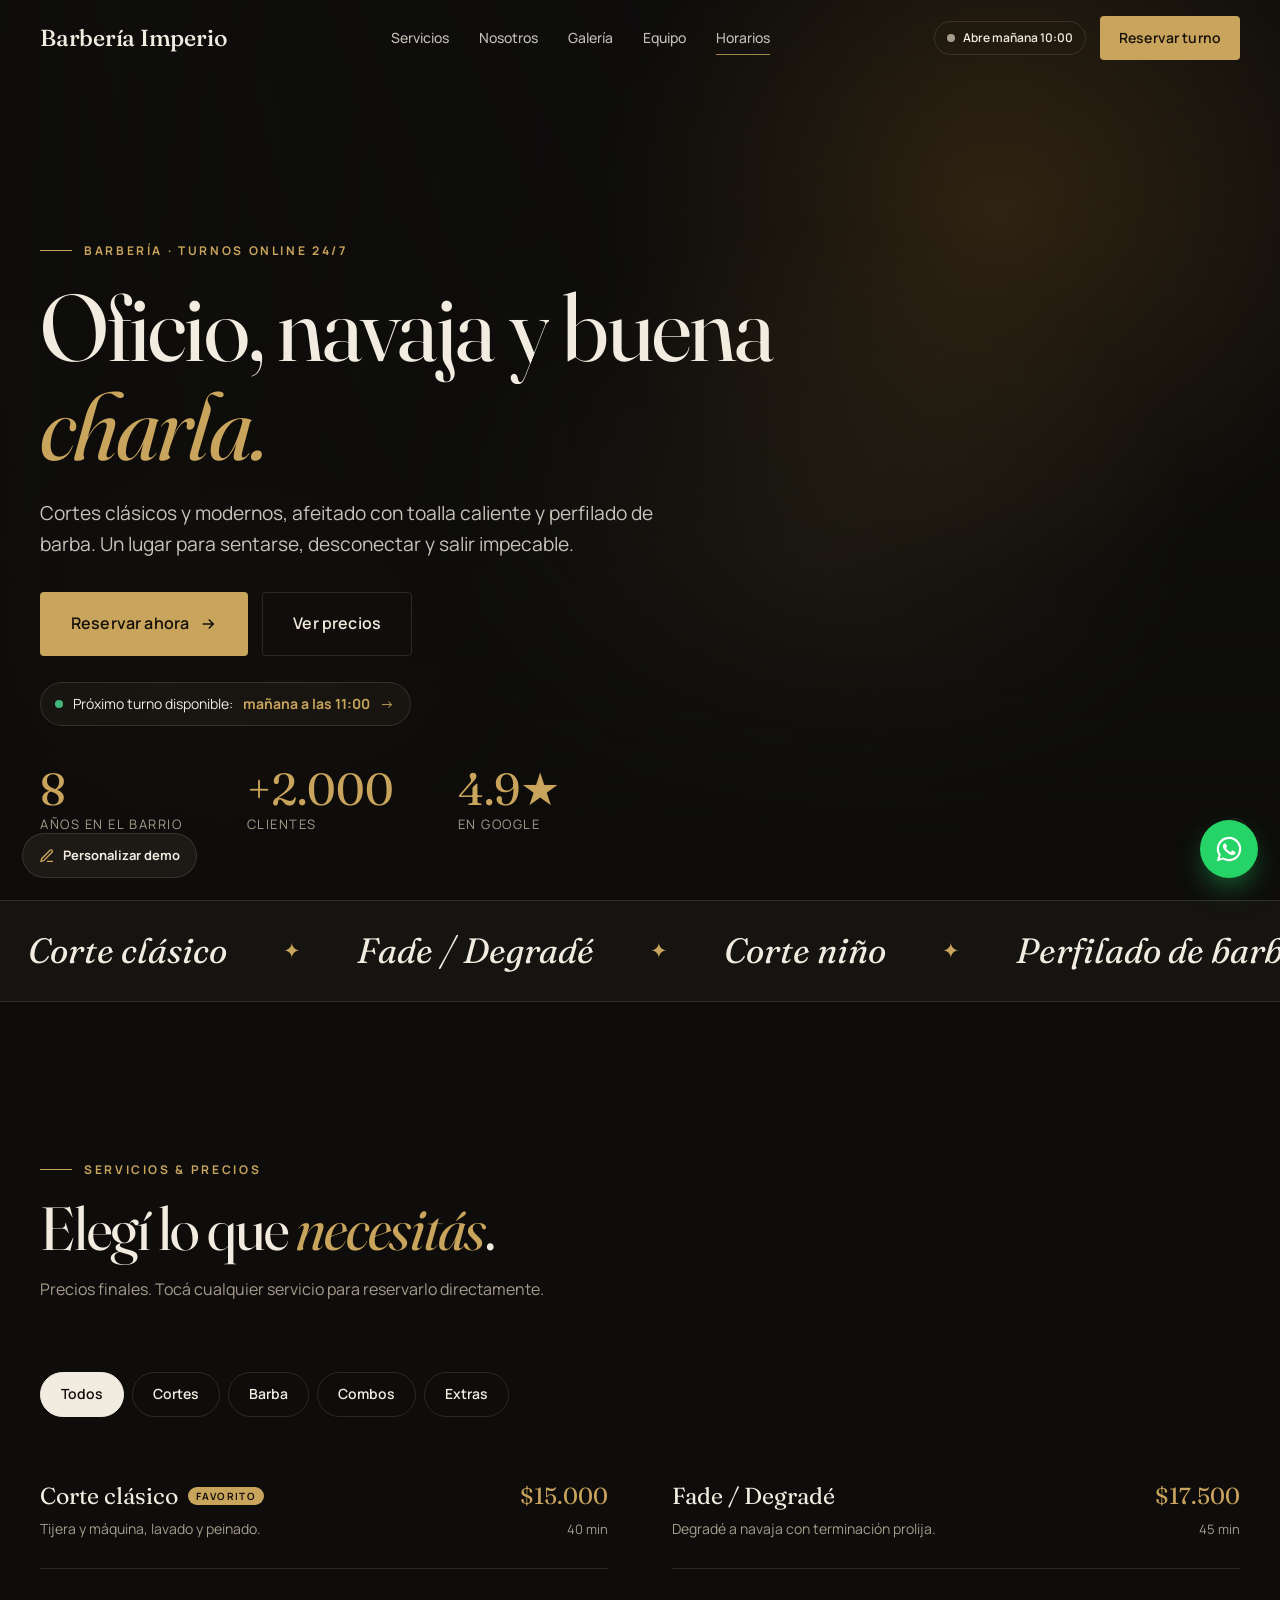
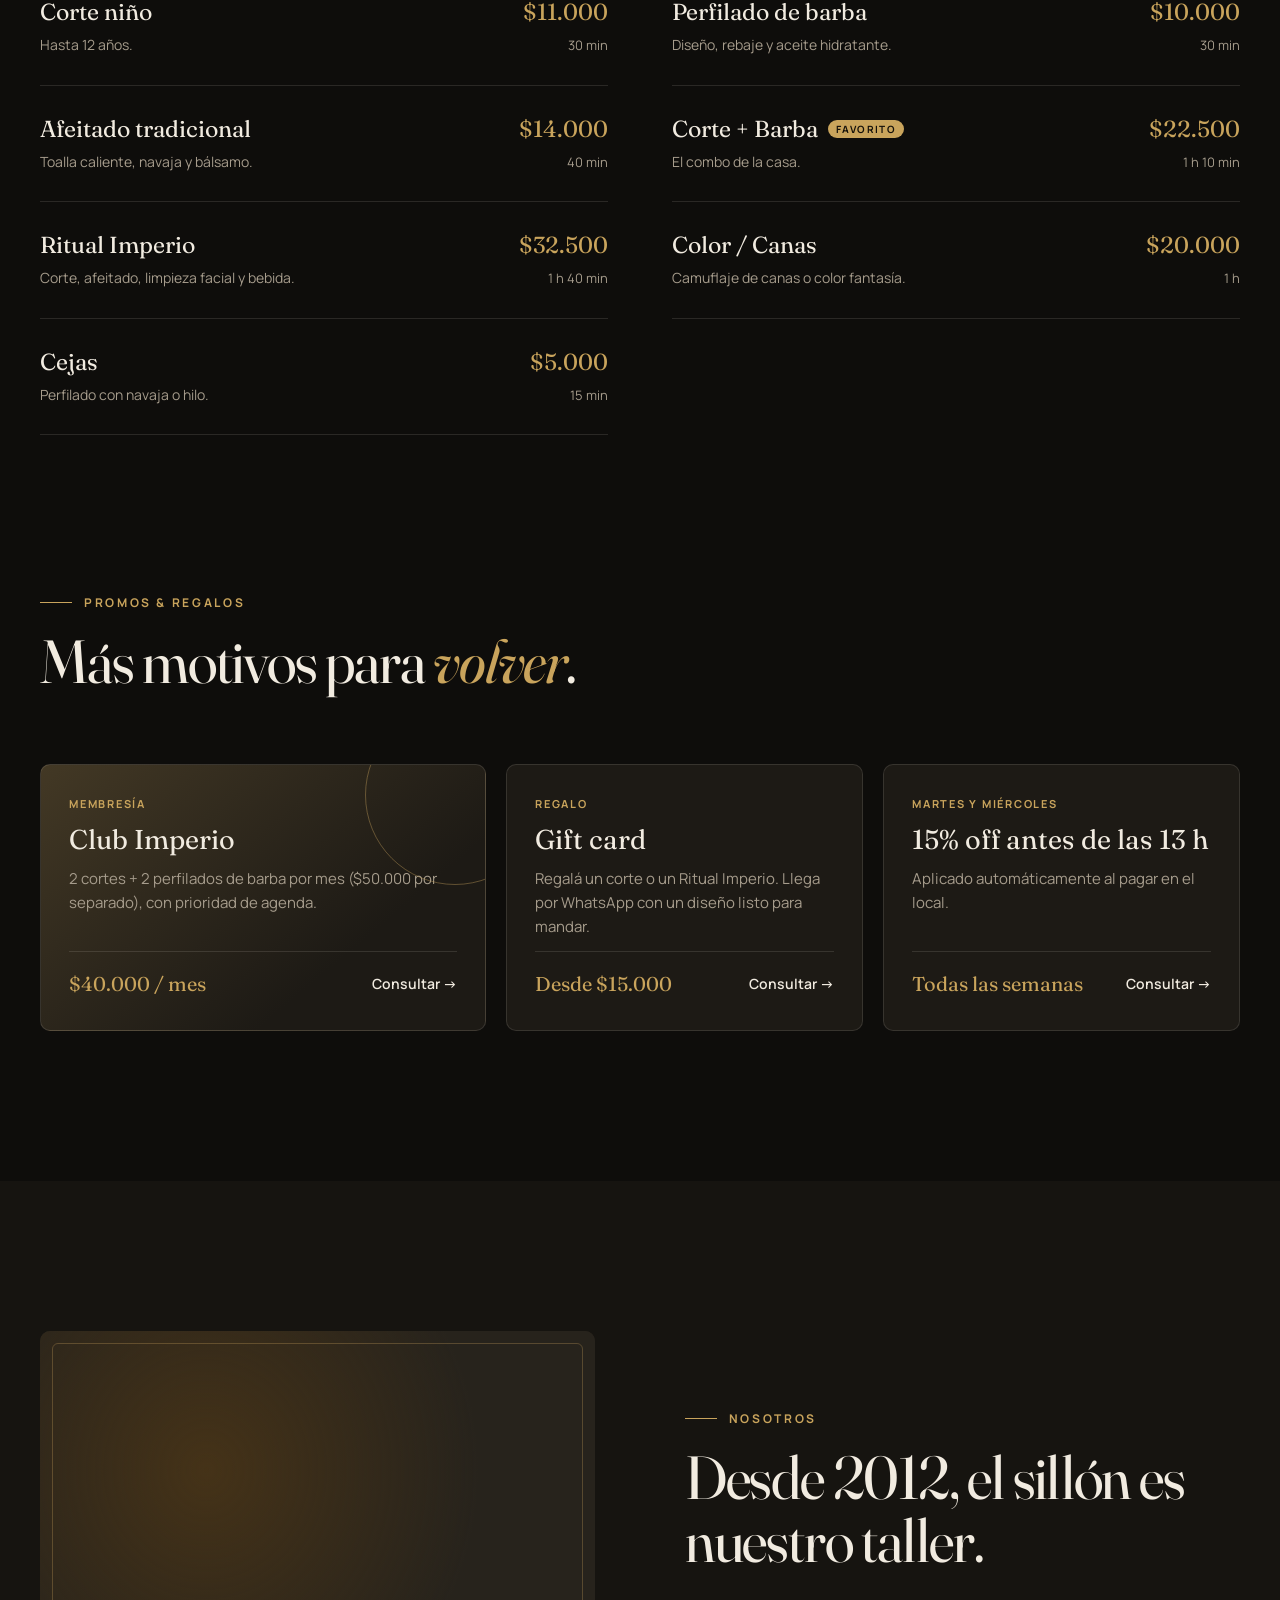
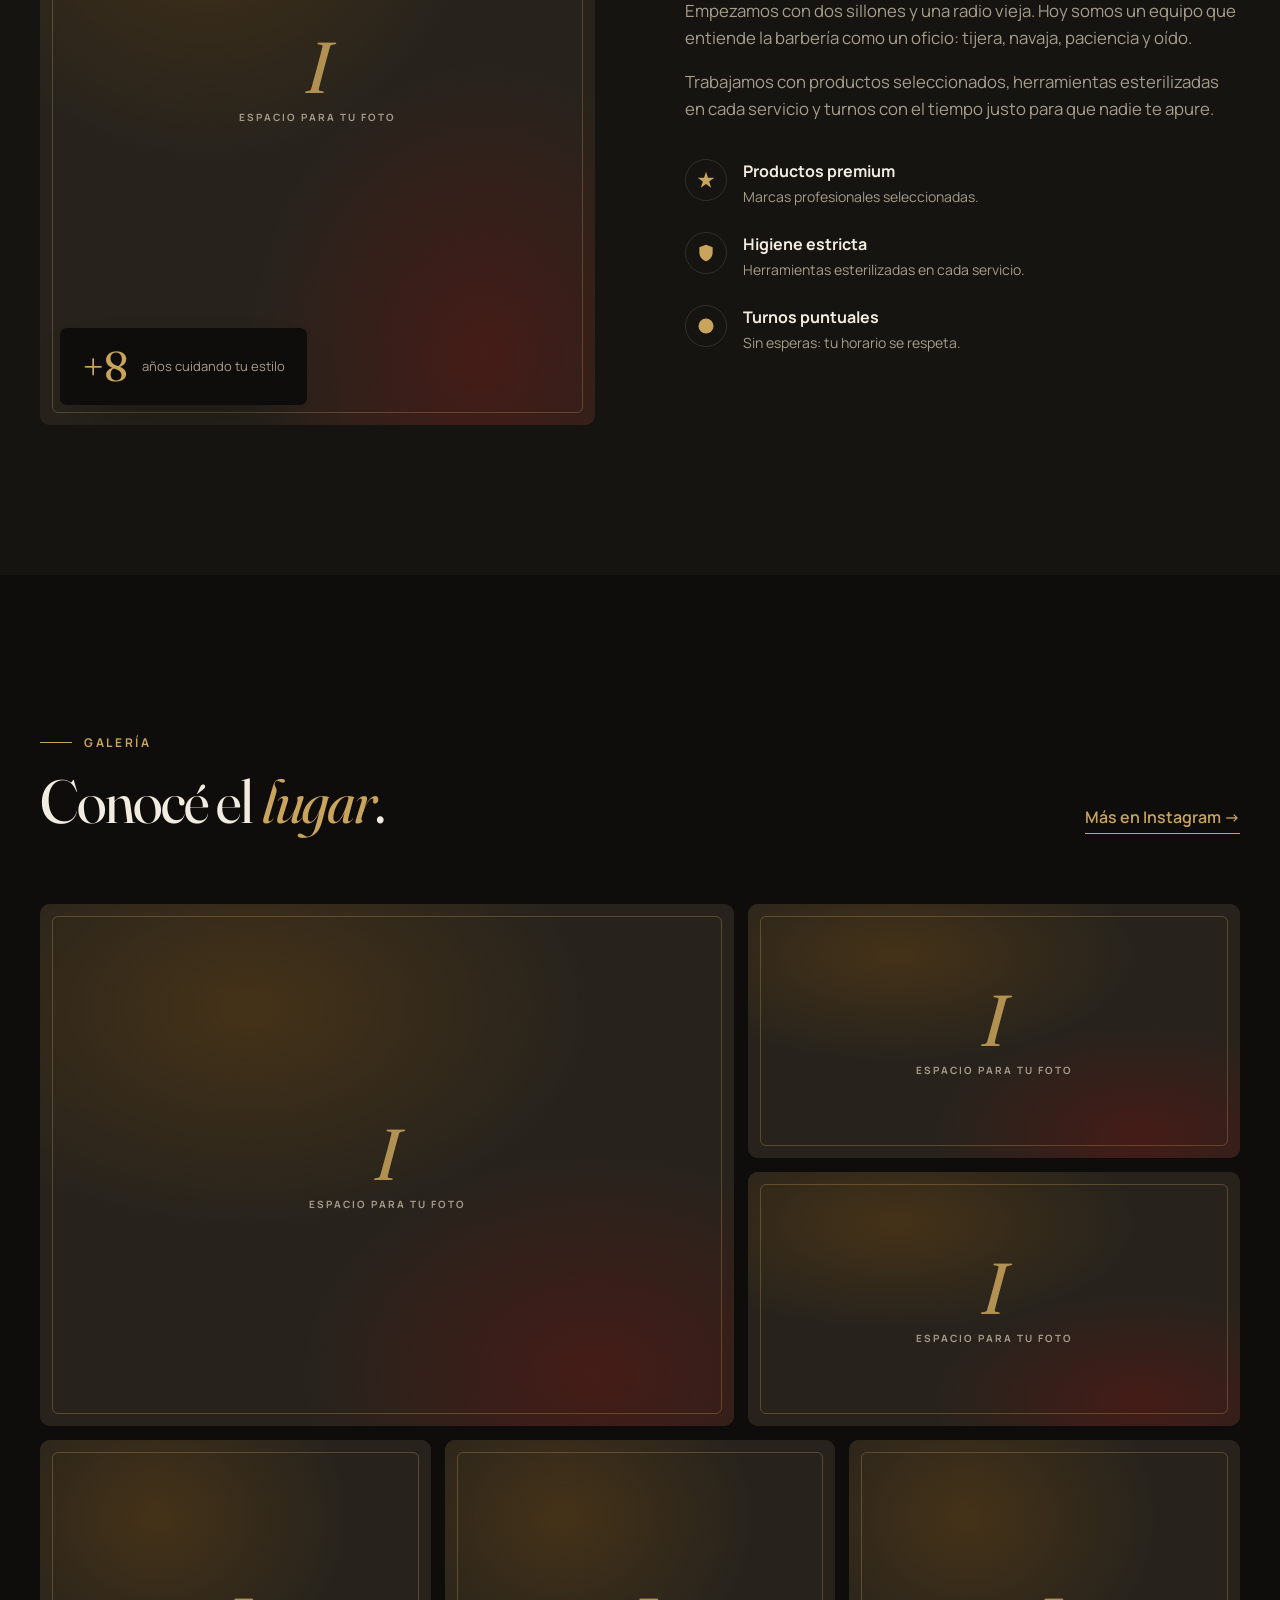
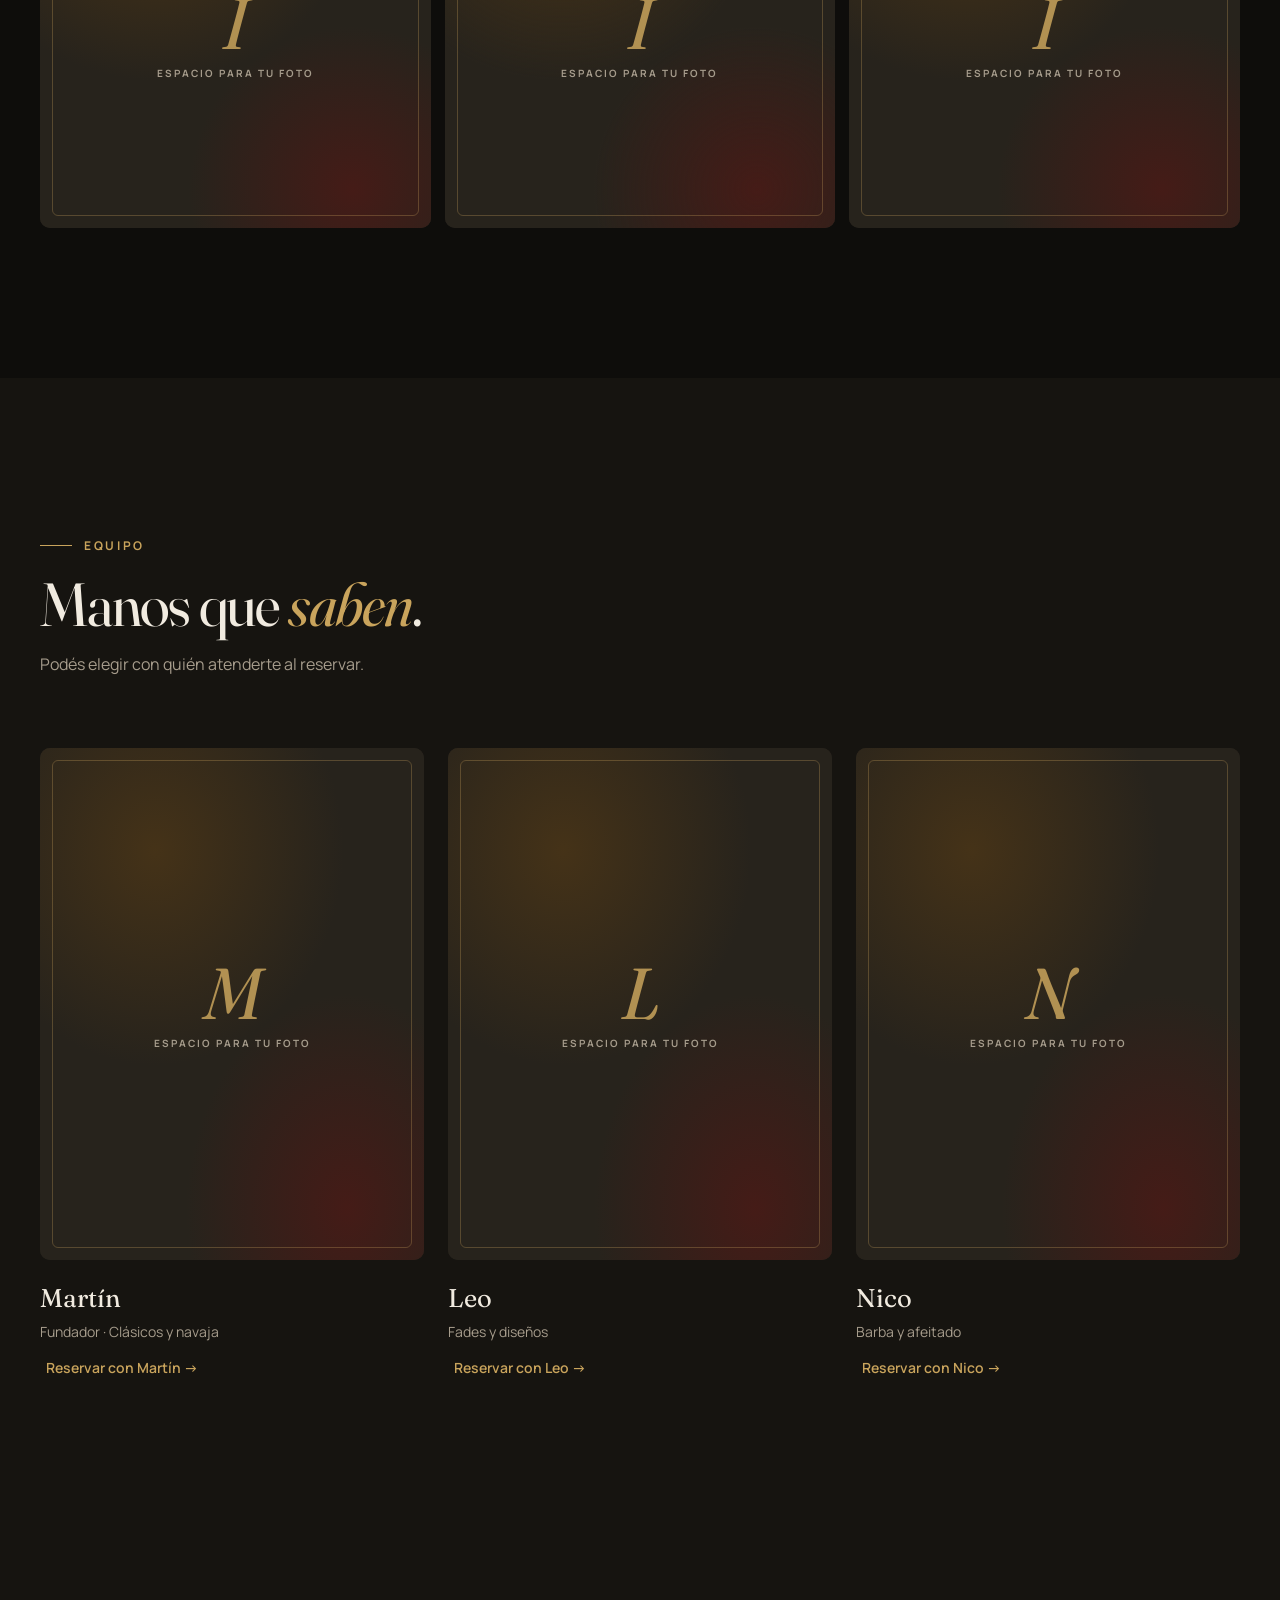
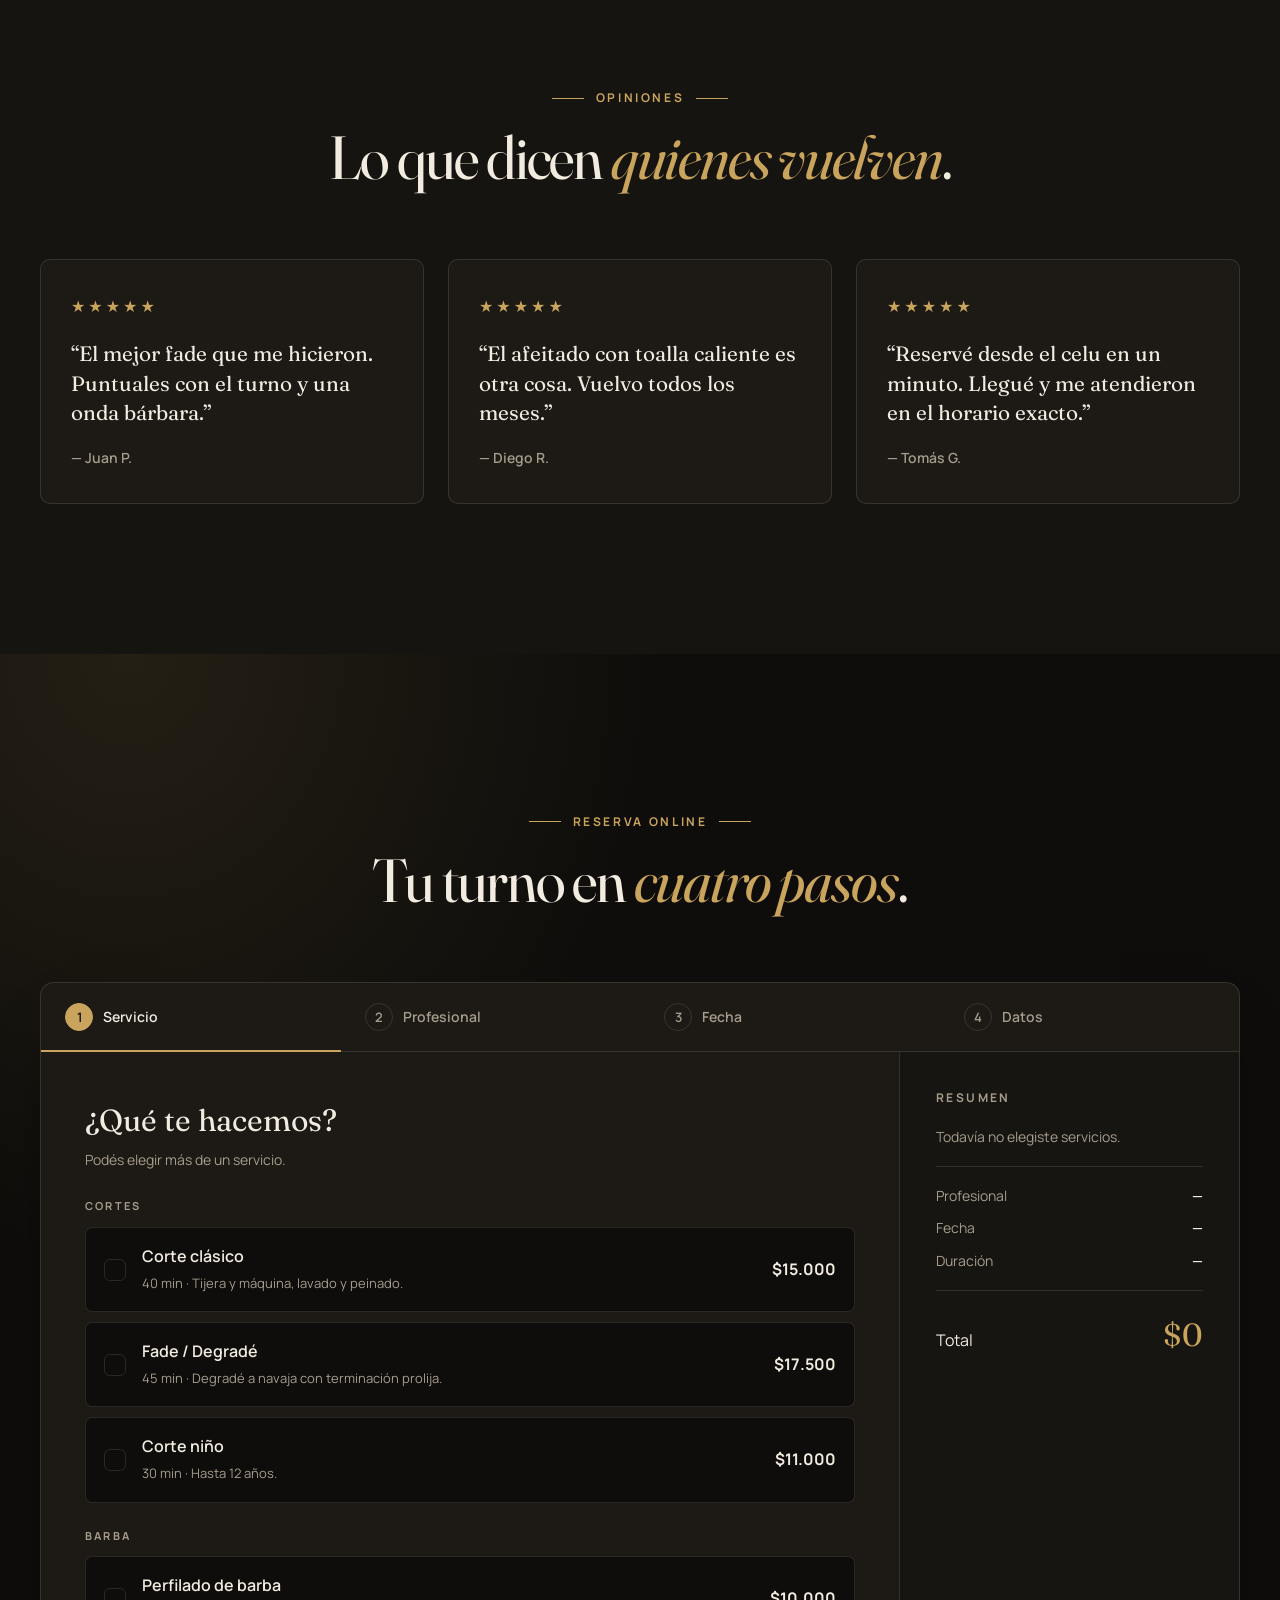
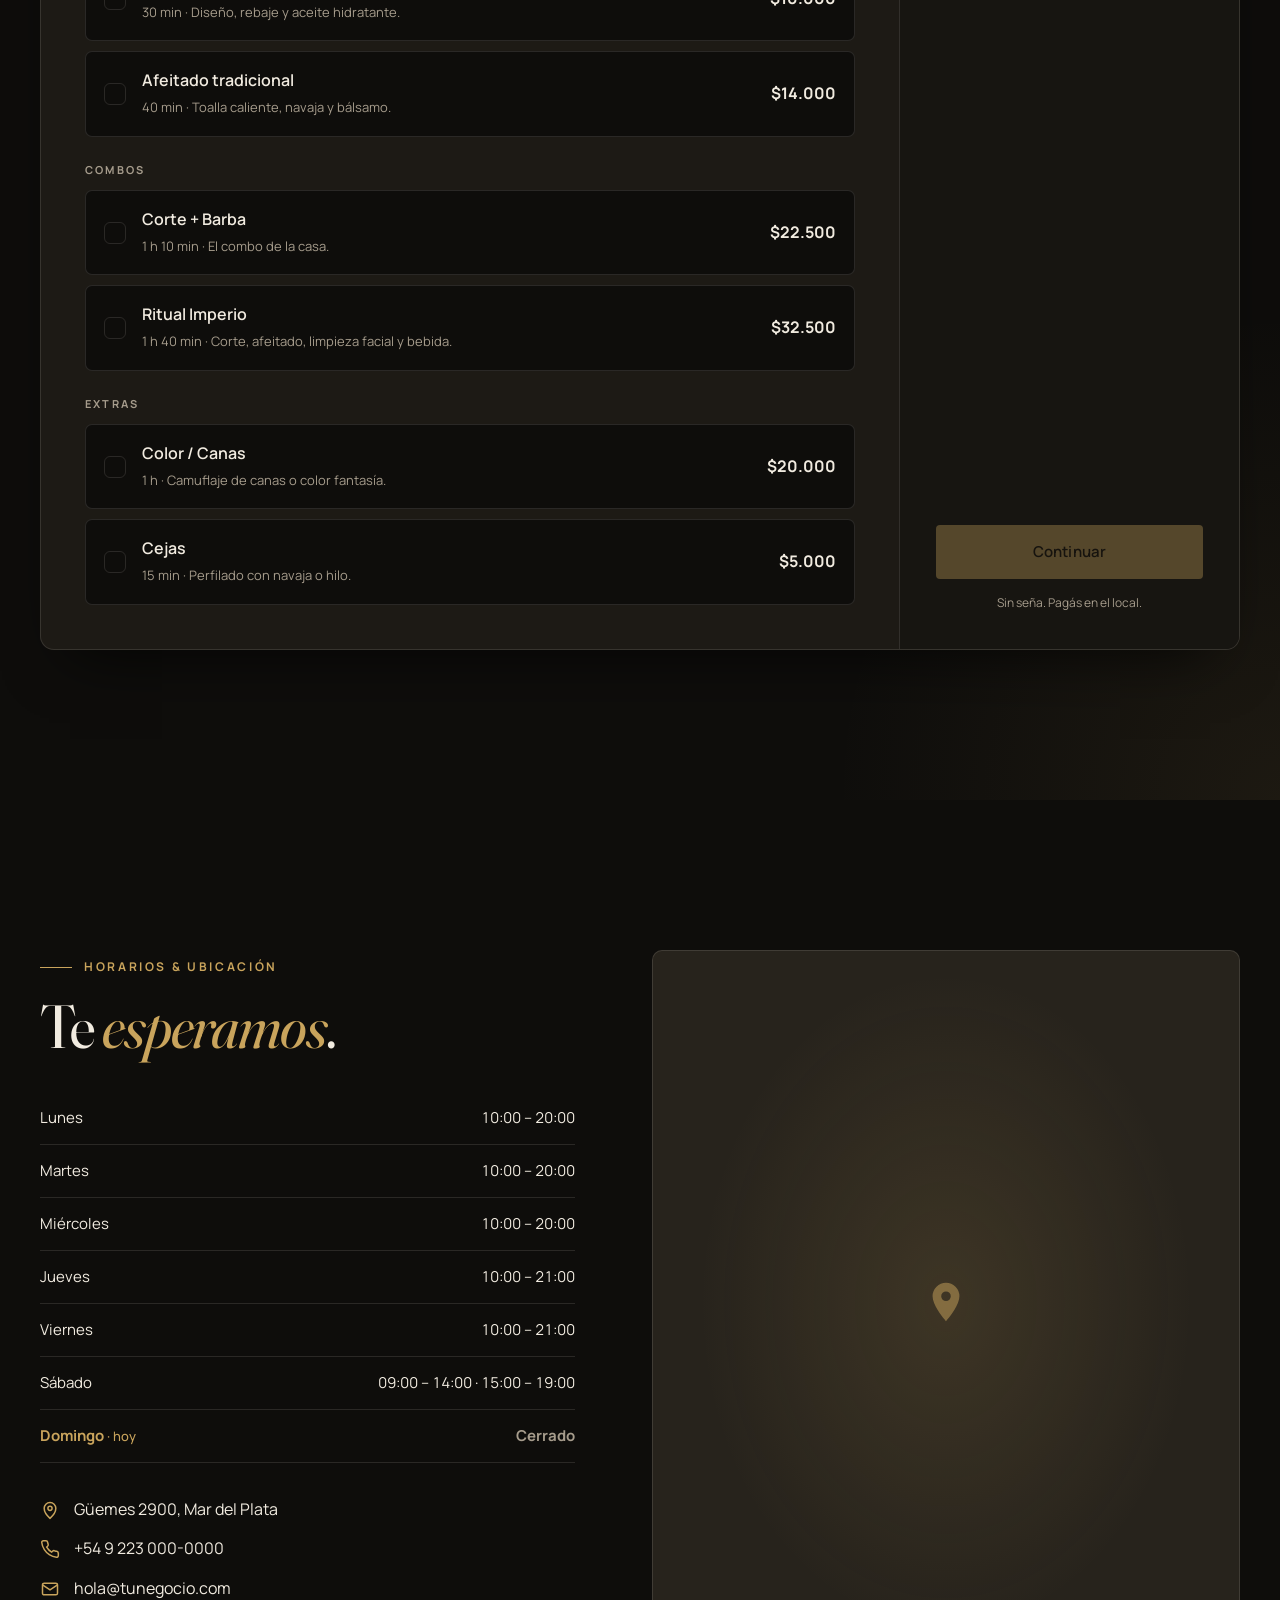
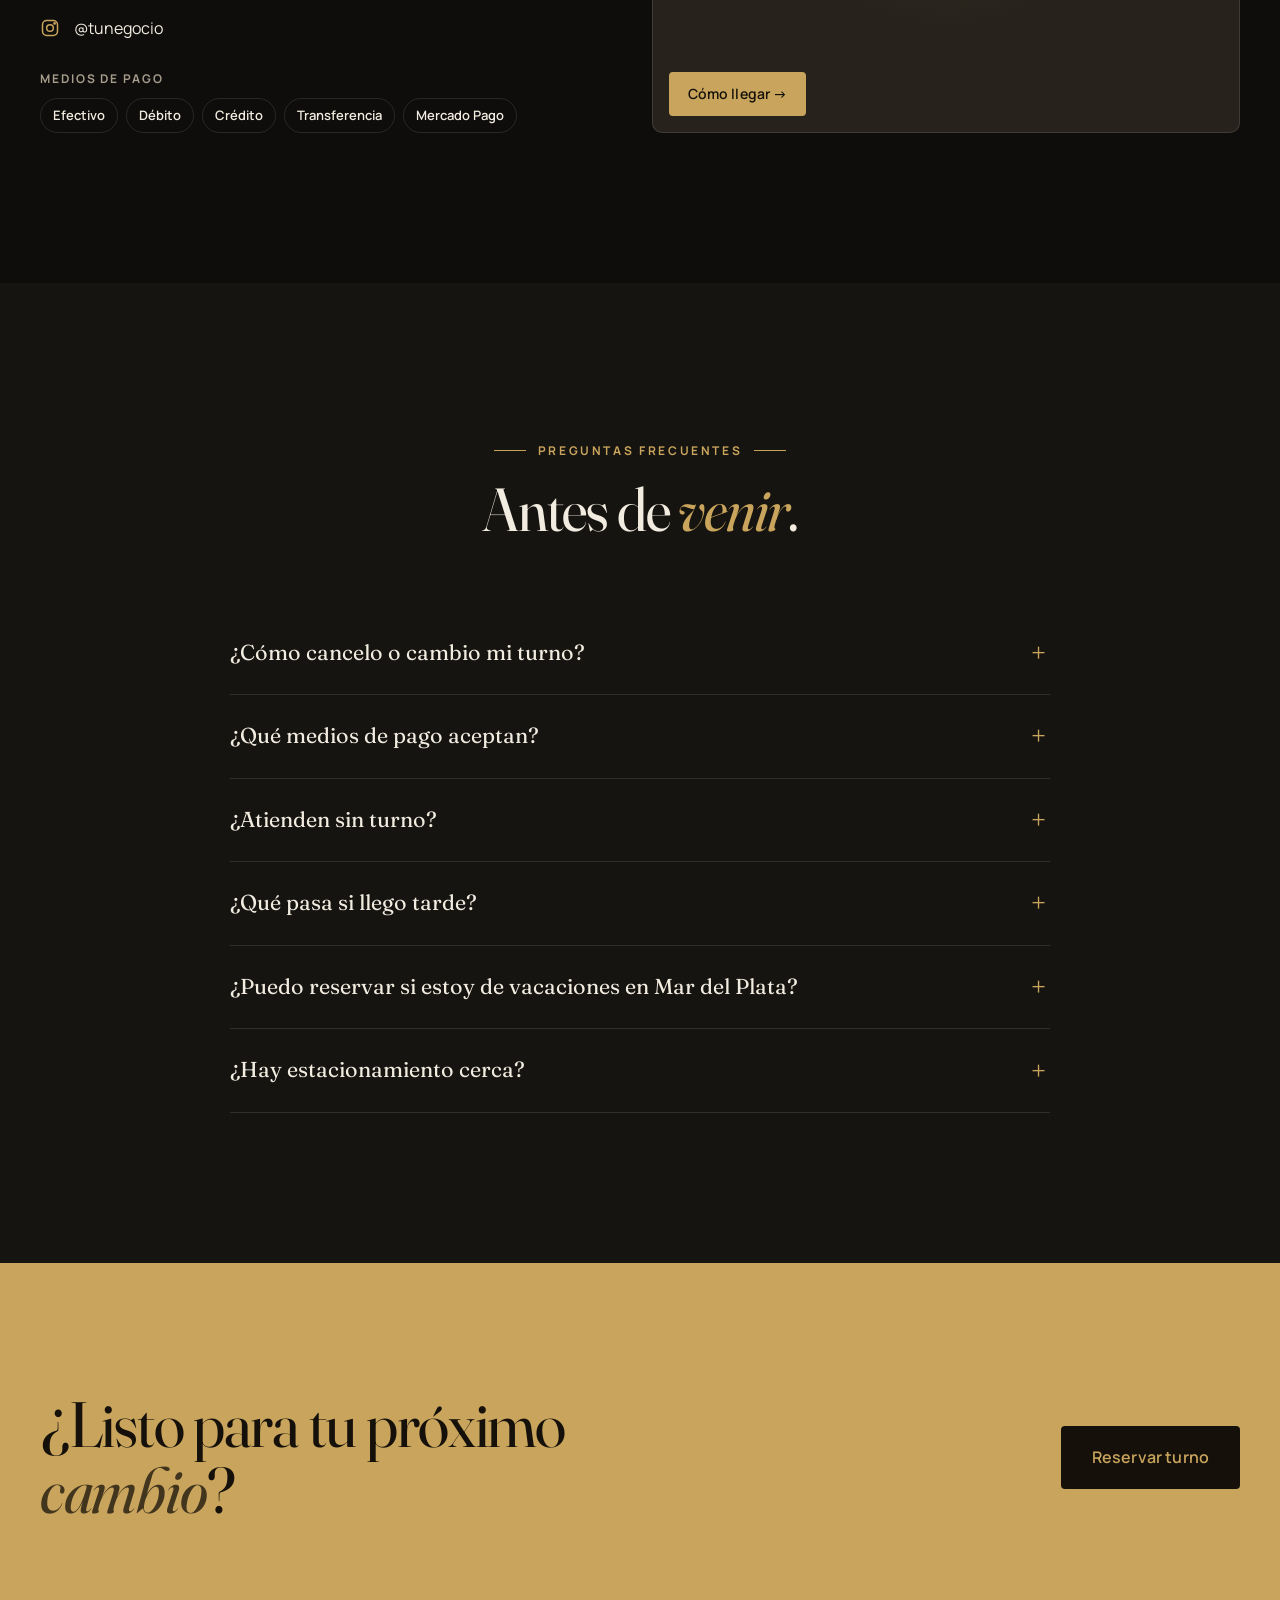
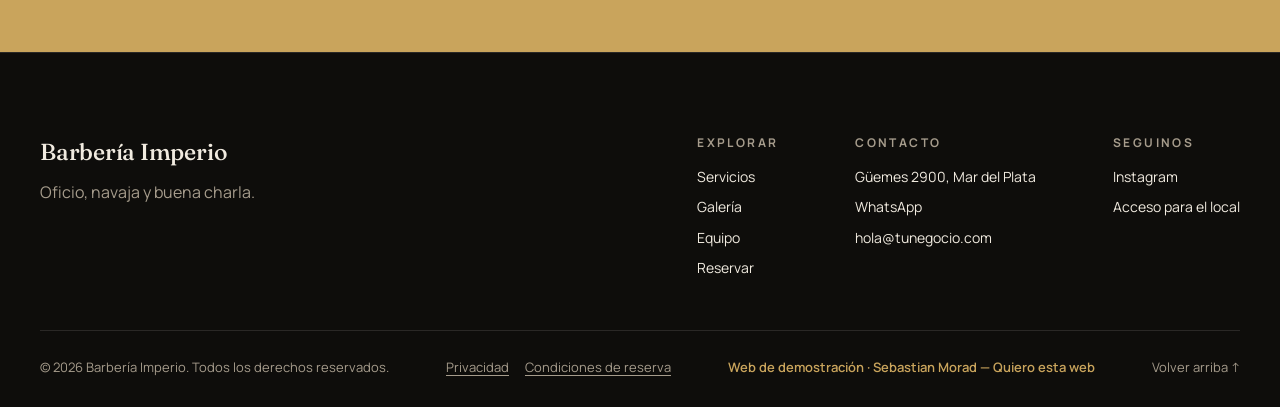
==== commit 4e2c3bbf: "Precios coherentes y oferta más vendible - Abono en pesos al dólar oficial (US$ 90 al lado), configu" ====
--- a/index.html
+++ b/index.html
@@ -28,12 +28,12 @@
   <link rel="icon" href="data:image/svg+xml,%3Csvg xmlns='http://www.w3.org/2000/svg' viewBox='0 0 64 64'%3E%3Crect width='64' height='64' rx='14' fill='%23c8a35b'/%3E%3Cpath d='M20 44 44 20M20 20l24 24' stroke='%230f0e0c' stroke-width='5' stroke-linecap='round'/%3E%3C/svg%3E">
   <link rel="preconnect" href="https://fonts.googleapis.com">
   <link rel="preconnect" href="https://fonts.gstatic.com" crossorigin>
-  <link rel="stylesheet" href="css/styles.css?v=2026100601">
+  <link rel="stylesheet" href="css/styles.css?v=2026100701">
   <!-- La configuración se carga primero para aplicar el tema antes de pintar -->
-  <script src="js/config.js?v=2026100601"></script>
-  <script src="js/store.js?v=2026100601"></script>
-  <script src="js/theme.js?v=2026100601"></script>
-  <script src="js/main.js?v=2026100601" defer></script>
+  <script src="js/config.js?v=2026100701"></script>
+  <script src="js/store.js?v=2026100701"></script>
+  <script src="js/theme.js?v=2026100701"></script>
+  <script src="js/main.js?v=2026100701" defer></script>
 </head>
 <body>
   <a class="skip" href="#reservar">Ir a reservar</a>
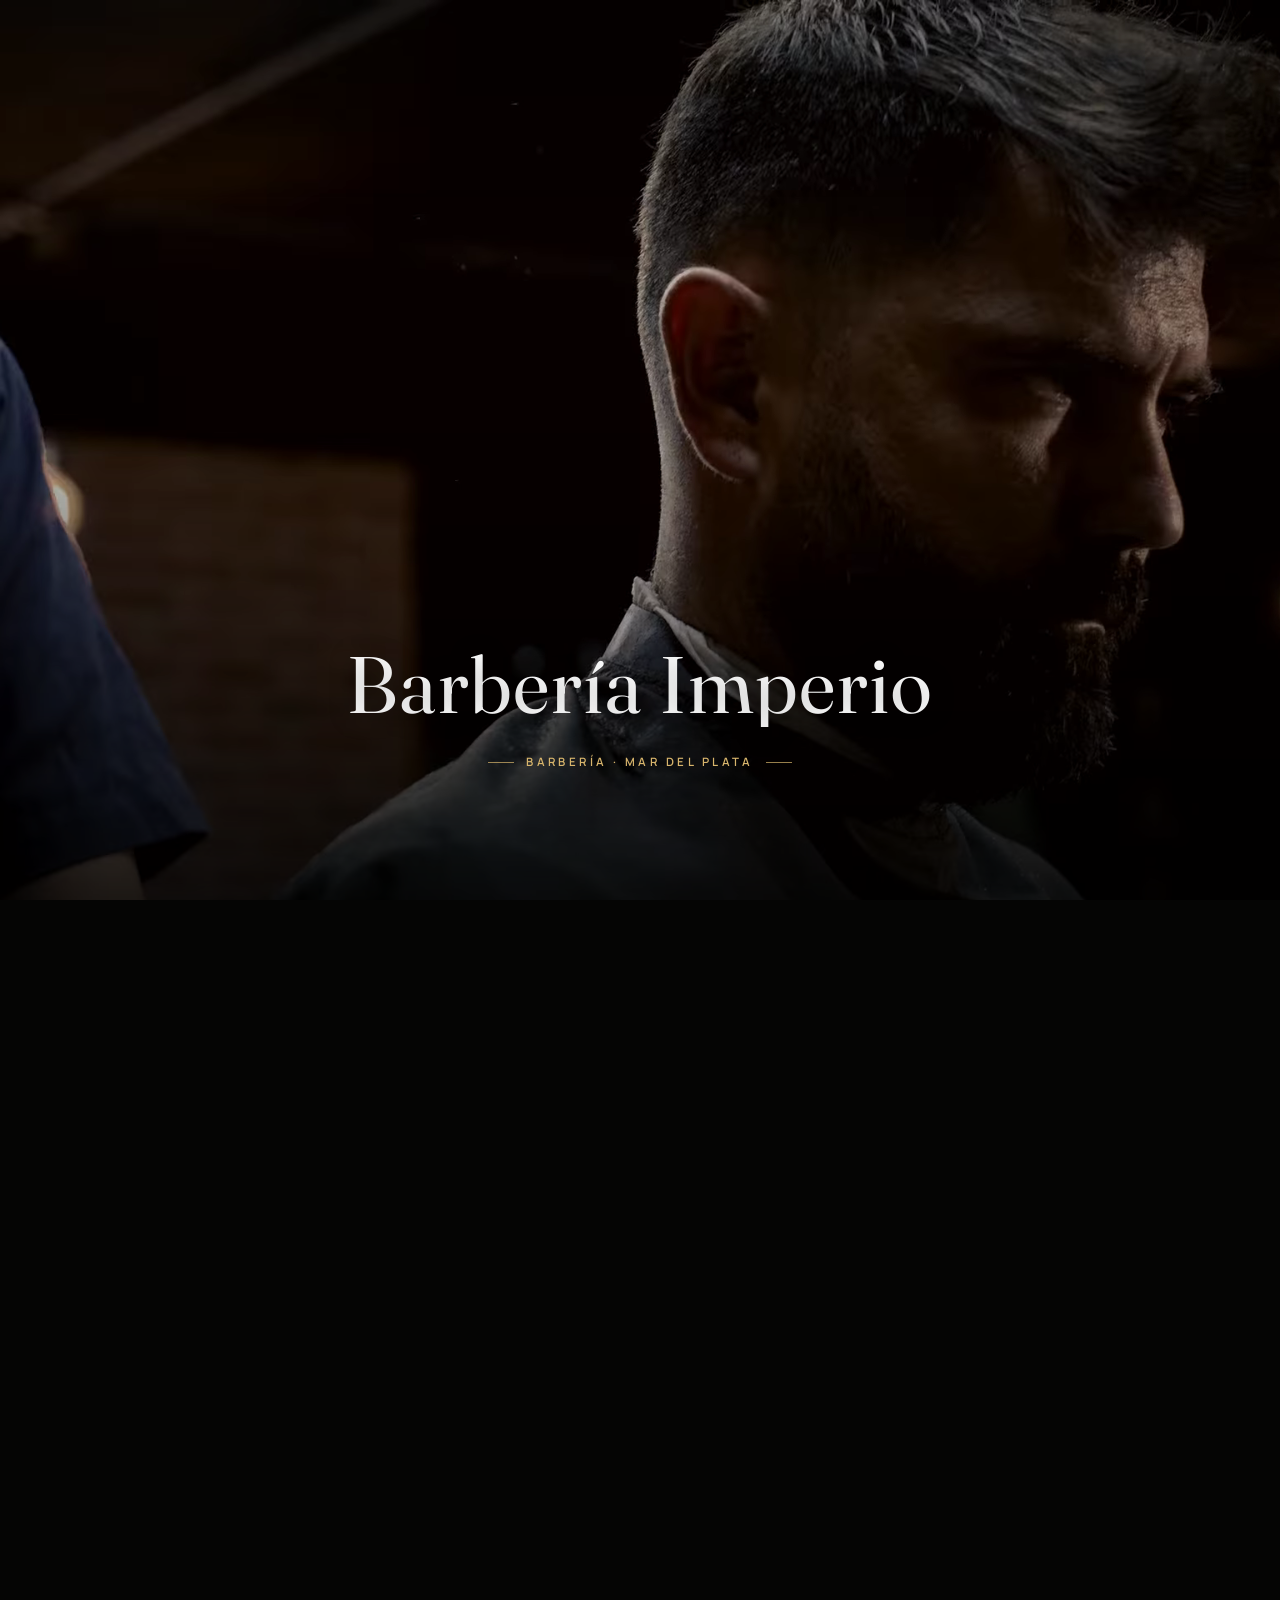
==== commit bd39371a: "Demos: entradas de cine, cierre al reservar y paso a Cloudflare Pages Trae a este repositorio lo que" ====
--- a/index.html
+++ b/index.html
@@ -6,15 +6,15 @@
   <!-- OG:START (generado por tools/rubros.py, no editar a mano) -->
   <title>Así se vería la web de tu barbería</title>
   <meta name="description" content="Demo en vivo: turnos online 24/7, seña, agenda del equipo y recordatorios por WhatsApp. Tocá y probá reservar un corte.">
-  <link rel="canonical" href="https://turnos-mdp.netlify.app/">
+  <link rel="canonical" href="https://paginas-profesionales.pages.dev/barberia/">
   <meta property="og:type" content="website">
   <meta property="og:locale" content="es_AR">
   <meta property="og:site_name" content="Sebastian Morad">
   <meta property="og:title" content="Así se vería la web de tu barbería">
   <meta property="og:description" content="Demo en vivo: turnos online 24/7, seña, agenda del equipo y recordatorios por WhatsApp. Tocá y probá reservar un corte.">
-  <meta property="og:url" content="https://turnos-mdp.netlify.app/">
-  <meta property="og:image" content="https://turnos-mdp.netlify.app/assets/og/barberia.jpg?v=4">
-  <meta property="og:image:secure_url" content="https://turnos-mdp.netlify.app/assets/og/barberia.jpg?v=4">
+  <meta property="og:url" content="https://paginas-profesionales.pages.dev/barberia/">
+  <meta property="og:image" content="https://paginas-profesionales.pages.dev/assets/og/barberia.jpg?v=4">
+  <meta property="og:image:secure_url" content="https://paginas-profesionales.pages.dev/assets/og/barberia.jpg?v=4">
   <meta property="og:image:type" content="image/jpeg">
   <meta property="og:image:width" content="1200">
   <meta property="og:image:height" content="630">
@@ -22,18 +22,20 @@
   <meta name="twitter:card" content="summary_large_image">
   <meta name="twitter:title" content="Así se vería la web de tu barbería">
   <meta name="twitter:description" content="Demo en vivo: turnos online 24/7, seña, agenda del equipo y recordatorios por WhatsApp. Tocá y probá reservar un corte.">
-  <meta name="twitter:image" content="https://turnos-mdp.netlify.app/assets/og/barberia.jpg?v=4">
+  <meta name="twitter:image" content="https://paginas-profesionales.pages.dev/assets/og/barberia.jpg?v=4">
   <!-- OG:END -->
   <meta name="theme-color" content="#0f0e0c">
   <link rel="icon" href="data:image/svg+xml,%3Csvg xmlns='http://www.w3.org/2000/svg' viewBox='0 0 64 64'%3E%3Crect width='64' height='64' rx='14' fill='%23c8a35b'/%3E%3Cpath d='M20 44 44 20M20 20l24 24' stroke='%230f0e0c' stroke-width='5' stroke-linecap='round'/%3E%3C/svg%3E">
   <link rel="preconnect" href="https://fonts.googleapis.com">
   <link rel="preconnect" href="https://fonts.gstatic.com" crossorigin>
-  <link rel="stylesheet" href="css/styles.css?v=2026100701">
+  <!-- Entrada de cine: la página queda oculta desde el primer cuadro (theme.js pone la clase). -->
+  <style>html.intro-on,html.intro-on body{background:#050504!important;overflow:hidden}html.intro-on body>:not(.intro){visibility:hidden}</style>
+  <link rel="stylesheet" href="css/styles.css?v=2026102905">
   <!-- La configuración se carga primero para aplicar el tema antes de pintar -->
-  <script src="js/config.js?v=2026100701"></script>
-  <script src="js/store.js?v=2026100701"></script>
-  <script src="js/theme.js?v=2026100701"></script>
-  <script src="js/main.js?v=2026100701" defer></script>
+  <script src="js/config.js?v=2026102905"></script>
+  <script src="js/store.js?v=2026102905"></script>
+  <script src="js/theme.js?v=2026102905"></script>
+  <script src="js/main.js?v=2026102905" defer></script>
 </head>
 <body>
   <a class="skip" href="#reservar">Ir a reservar</a>
@@ -115,7 +117,7 @@
     <!-- ============ NOSOTROS ============ -->
     <section class="section section--alt" id="nosotros">
       <div class="container about">
-        <figure class="about__media reveal"><img id="aboutImg" alt="" loading="lazy"><figcaption class="about__badge"><strong data-bind="anio">+10</strong><span>años cuidando tu estilo</span></figcaption></figure>
+        <figure class="about__media reveal"><img id="aboutImg" alt="" loading="lazy"><figcaption class="about__badge"><strong data-bind="anio">+10</strong><span data-bind="insignia">años cuidando tu estilo</span></figcaption></figure>
         <div class="about__text">
           <p class="eyebrow reveal"><span class="line"></span>Nosotros</p>
           <h2 class="section__title reveal" data-bind="nosotrosTitulo"></h2>
@@ -296,7 +298,7 @@
     <!-- ============ CTA FINAL ============ -->
     <section class="cta-band">
       <div class="container cta-band__inner reveal">
-        <h2>¿Listo para tu próximo <em>cambio</em>?</h2>
+        <h2 id="ctaTitle">¿Listo para tu próximo <em>cambio</em>?</h2>
         <a href="#reservar" class="btn btn--primary btn--lg">Reservar turno</a>
       </div>
     </section>
--- a/css/styles.css
+++ b/css/styles.css
@@ -646,12 +646,113 @@
   .footer { padding-bottom: 100px; }
 }
 @media (max-width: 480px) {
+  /* Portada compacta: título, botones y cifras entran en la primera pantalla */
+  .hero { padding-top: 92px; }
+  .hero__title { font-size: calc(clamp(2.3rem, 11vw, 3rem) * var(--ds)); margin-bottom: 12px; }
+  .hero__eyebrow { margin-bottom: 12px; font-size: 11px; }
+  .hero__lead { font-size: .98rem; line-height: 1.5; margin-bottom: 18px; }
+  .hero__cta { gap: 10px; }
+  .hero__cta .btn { --pad: 14px 16px; font-size: 15px; }
+  .next-slot { margin-top: 14px; padding: 8px 14px; font-size: 13px; }
+  .hero__stats { margin-top: 18px; gap: 18px; }
+  .hero__stats strong { font-size: 1.6rem; }
+  .hero__stats span { font-size: 11px; letter-spacing: .08em; }
   .next-slot__l { display: none; }
   .next-slot__s { display: inline; }
   .gallery__item:not(:nth-child(3n+1)) .img-fallback small { display: none; }
   .hero { padding-bottom: 60px; }
-  .hero__cta .btn { flex: 1 1 100%; }
+  .hero__cta .btn { flex: 1 1 0; }
   .slots__grid { grid-template-columns: repeat(3, 1fr); }
   .price { grid-template-columns: 1fr auto; }
   .price__name, .price__value { font-size: 1.25rem; }
 }
+
+/* ---------- Entrada de cine ----------
+   Filmación del rubro a pantalla completa (assets/intro/: vertical para el
+   celular, horizontal para la computadora). El nombre del local aparece sobre
+   la imagen como el título de una película, en texto real, con una entrada
+   propia de cada rubro. Después la tapa sube como un telón. Un toque la saltea. */
+.intro { --intro-bg: #050504; --intro-acc: #d8b56c; }
+[data-theme="salon"] .intro { --intro-acc: #e7b9bb; }
+[data-theme="spa"] .intro { --intro-acc: #d9c79c; }
+[data-theme="unas"] .intro { --intro-acc: #f0b6c3; }
+/* Mientras corre la entrada la página está oculta, no solo tapada: ningún
+   navegador llega a mostrarla antes de tiempo. */
+html.intro-on, html.intro-on body { overflow: hidden; background: var(--intro-bg) !important; }
+html.intro-on body > :not(.intro) { visibility: hidden; }
+html.intro-on { --intro-bg: #050504; }
+/* La portada espera detrás del telón y arranca cuando se levanta. */
+html.intro-on .hero *, html.intro-on .hero *::before { animation-play-state: paused !important; }
+
+.intro { position: fixed; inset: 0; z-index: 9999; overflow: hidden; background: var(--intro-bg); color: #fff; cursor: pointer;
+  -webkit-tap-highlight-color: transparent; clip-path: inset(0 0 0 0); }
+.intro:not(.is-go) * { animation-play-state: paused !important; }
+.intro.is-out { clip-path: inset(0 0 100% 0); transition: clip-path 1s cubic-bezier(.76,0,.24,1); }
+.intro__film, .intro__film video, .intro__film img { position: absolute; inset: 0; width: 100%; height: 100%; object-fit: cover; }
+.intro__film { transition: transform 1s cubic-bezier(.76,0,.24,1); }
+.intro.is-out .intro__film { transform: translateY(-12vh) scale(1.04); }
+/* Sombra de cine abajo para que el título se lea sobre cualquier toma. */
+.intro__shade { position: absolute; inset: 0; pointer-events: none;
+  background: linear-gradient(180deg, rgba(0,0,0,.28) 0%, transparent 22%, transparent 48%, rgba(0,0,0,.72) 100%); }
+
+.intro__title { position: absolute; left: 0; right: 0; bottom: max(13vh, calc(env(safe-area-inset-bottom) + 72px)); padding: 0 7vw;
+  display: flex; flex-direction: column; align-items: center; gap: clamp(10px, 1.6vh, 16px); text-align: center; }
+.intro__name { margin: 0; font-family: var(--font-display); font-weight: var(--display-weight, 400); line-height: 1.05;
+  font-size: clamp(34px, 9.6vw, 80px); letter-spacing: .02em; color: #fff; text-wrap: balance;
+  text-shadow: 0 2px 24px rgba(0,0,0,.35); -webkit-font-smoothing: antialiased; text-rendering: geometricPrecision; opacity: 0; }
+.intro__line { display: flex; align-items: center; gap: 12px; white-space: nowrap; font-family: var(--font-body); font-size: clamp(8.5px, 2.2vw, 11.5px);
+  font-weight: 600; letter-spacing: .3em; text-transform: uppercase; color: var(--intro-acc); opacity: 0;
+  animation: introFade 1.1s ease 2.05s forwards; }
+.intro__line::before, .intro__line::after { content: ""; width: 26px; height: 1px; background: currentColor; opacity: .7; }
+@keyframes introFade { to { opacity: 1; } }
+
+/* Cada rubro entra a su manera. */
+/* Barbería: el nombre se enciende y lo cruza un brillo de metal pulido. */
+[data-theme="barberia"] .intro__name { background: linear-gradient(100deg, #fff 0 38%, var(--intro-acc) 46%, #fff8e6 50%, var(--intro-acc) 54%, #fff 62%) no-repeat;
+  background-size: 300% 100%; background-position: 100% 0; -webkit-background-clip: text; background-clip: text; color: transparent;
+  animation: introOn 1.2s ease 1.15s forwards, introMetal 1.6s cubic-bezier(.4,0,.2,1) 1.5s forwards; }
+@keyframes introMetal { to { background-position: 0 0; } }
+/* Salón: aparece de izquierda a derecha, como un paño de seda que se corre. */
+[data-theme="salon"] .intro__name { font-style: italic; -webkit-mask: linear-gradient(90deg, #000 40%, transparent 60%) 100% 0 / 260% 100% no-repeat;
+  mask: linear-gradient(90deg, #000 40%, transparent 60%) 100% 0 / 260% 100% no-repeat; opacity: 1;
+  animation: introSilk 1.8s cubic-bezier(.45,0,.2,1) 1.1s forwards; }
+@keyframes introSilk { from { -webkit-mask-position: 100% 0; mask-position: 100% 0; letter-spacing: .08em; } to { -webkit-mask-position: 0 0; mask-position: 0 0; letter-spacing: .02em; } }
+/* Spa: se forma desde una bruma, despacio. */
+[data-theme="spa"] .intro__name { animation: introMist 2.2s cubic-bezier(.2,.6,.2,1) 1.05s forwards; }
+@keyframes introMist { from { opacity: 0; filter: blur(18px); transform: scale(1.06); letter-spacing: .12em; } to { opacity: 1; filter: blur(0); transform: none; letter-spacing: .02em; } }
+/* Uñas: un trazo de esmalte que se pinta y queda con brillo. */
+[data-theme="unas"] .intro__name { background: linear-gradient(100deg, #fff 0 40%, #fff 46%, #ffe3ea 49%, #fff 52%, #fff 100%) no-repeat;
+  background-size: 300% 100%; background-position: 100% 0; -webkit-background-clip: text; background-clip: text; color: transparent;
+  -webkit-mask: linear-gradient(90deg, #000 45%, transparent 55%) 100% 0 / 240% 100% no-repeat; mask: linear-gradient(90deg, #000 45%, transparent 55%) 100% 0 / 240% 100% no-repeat;
+  opacity: 1; animation: introPaint 1.3s cubic-bezier(.6,0,.3,1) 1.15s forwards, introMetal 1.1s ease 2.3s forwards; }
+@keyframes introPaint { from { -webkit-mask-position: 100% 0; mask-position: 100% 0; } to { -webkit-mask-position: 0 0; mask-position: 0 0; } }
+@keyframes introOn { from { opacity: 0; letter-spacing: .1em; } to { opacity: 1; letter-spacing: .02em; } }
+/* Turno confirmado: el mismo lenguaje de la entrada, más breve. La última
+   imagen de la filmación, desenfocada, y el título con la entrada del rubro. */
+.intro--done { animation: introFade .45s ease both; opacity: 0; }
+.intro--done .intro__film img { filter: blur(18px) brightness(.72); transform: scale(1.12); }
+.intro--done .intro__shade { background: radial-gradient(70% 60% at 50% 60%, rgba(0,0,0,.15), rgba(0,0,0,.55)); }
+.intro--done .intro__title { top: 50%; bottom: auto; transform: translateY(-50%); }
+.intro--done .intro__kicker { margin: 0; font-family: var(--font-body); font-size: clamp(9.5px, 2.4vw, 11.5px); font-weight: 600; letter-spacing: .34em;
+  text-transform: uppercase; color: var(--intro-acc); opacity: 0; animation: introFade .7s ease .15s forwards; }
+.intro--done .intro__line { animation-delay: .9s; letter-spacing: .22em; }
+[data-theme="barberia"] .intro--done .intro__name { animation-delay: .3s, .6s; }
+[data-theme="salon"] .intro--done .intro__name { animation-delay: .25s; animation-duration: 1.3s; }
+[data-theme="spa"] .intro--done .intro__name { animation-delay: .2s; animation-duration: 1.4s; }
+[data-theme="unas"] .intro--done .intro__name { animation-delay: .3s, 1.25s; }
+.intro--done.is-out { clip-path: inset(0 0 100% 0); }
+
+/* Si el sistema pide menos movimiento: la misma entrada, solo con fundidos. */
+@media (prefers-reduced-motion: reduce) {
+  .intro__name { animation: none !important; filter: none !important; transform: none !important; -webkit-mask: none !important; mask: none !important;
+    opacity: 0 !important; transition: opacity 1.4s ease 1.1s; }
+  .intro.is-go .intro__name { opacity: 1 !important; }
+  .intro--done .intro__name { transition-delay: .3s; }
+  .intro.is-out { clip-path: none; opacity: 0; transition: opacity .8s ease; }
+  .intro.is-out .intro__film { transform: none; }
+}
+
+/* Zona táctil cómoda (44 px) en los links chicos, sin cambiar cómo se ven. */
+.promo__foot a, .member button, .contact a, .footer__cols a, .footer__legal a, .link-arrow { position: relative; }
+.promo__foot a::after, .member button::after, .contact a::after, .footer__cols a::after, .footer__legal a::after, .link-arrow::after {
+  content: ""; position: absolute; inset: -10px -6px; }
